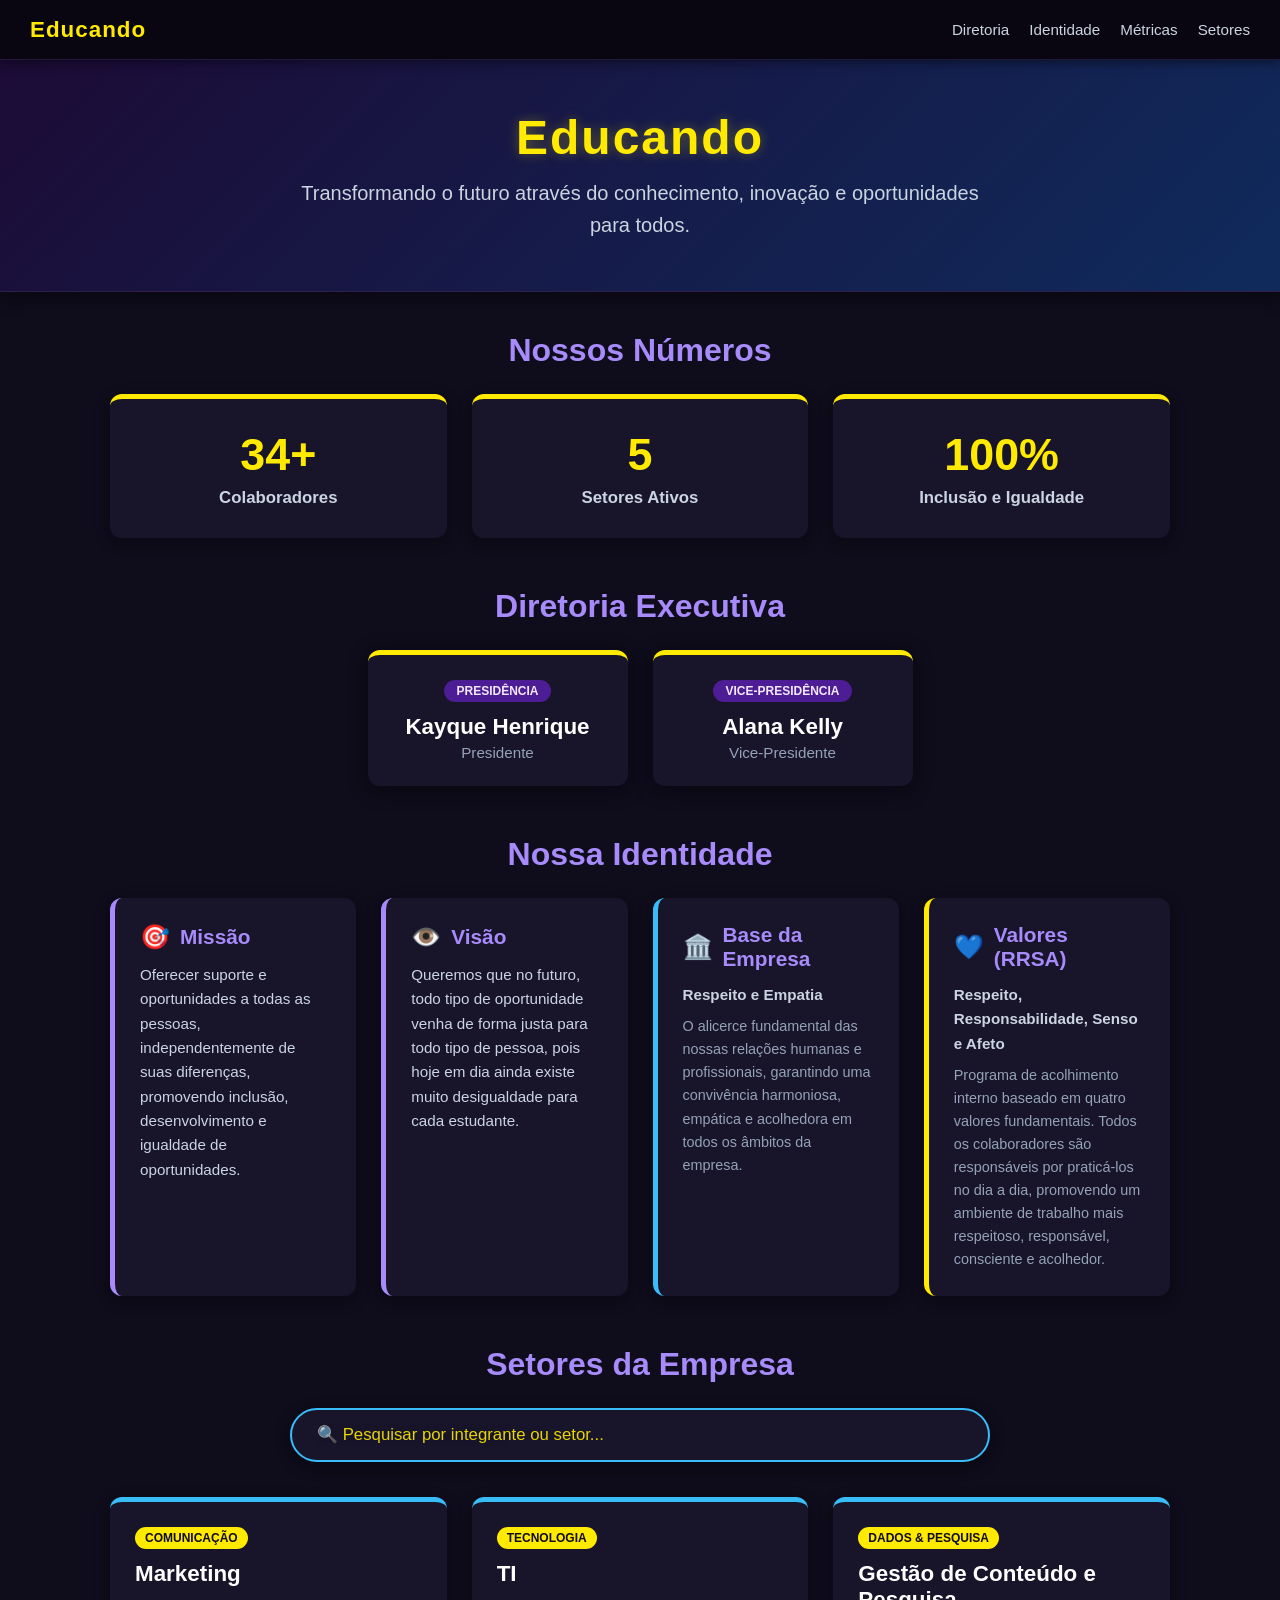
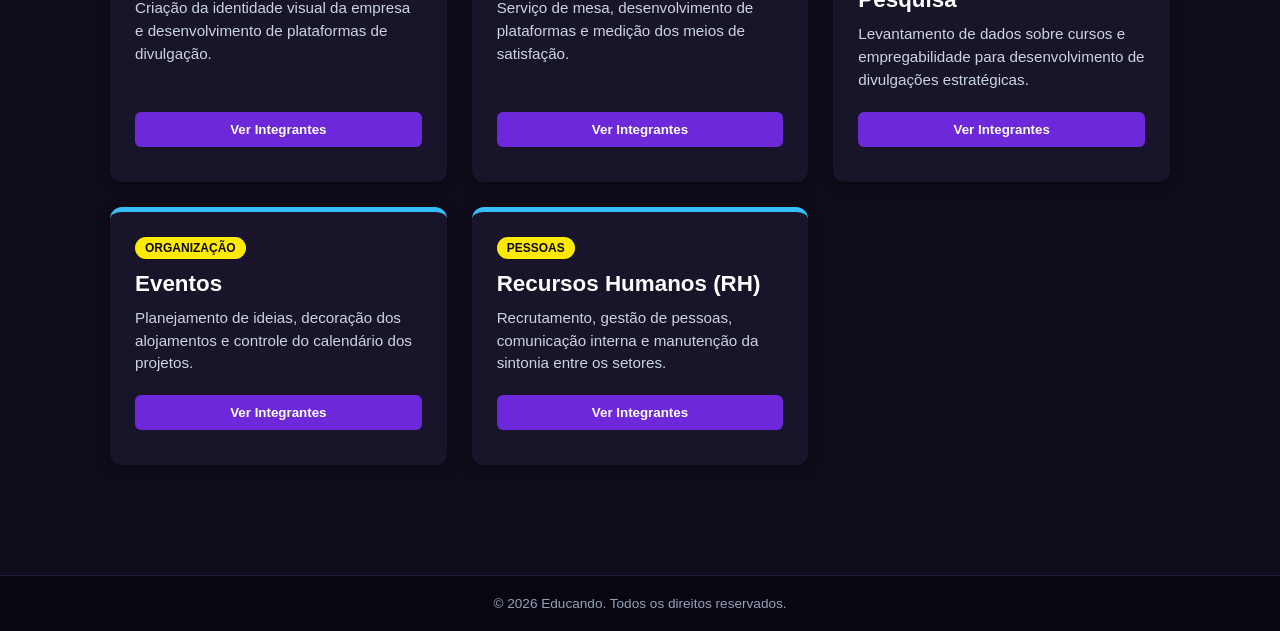
==== index.html @ 2992685c "Atualização" ====
<!DOCTYPE html>
<html lang="pt-BR">
<head>
    <meta charset="UTF-8">
    <meta name="viewport" content="width=device-width, initial-scale=1.0">
    <title>Educando - Nossos Setores</title>
    <link rel="stylesheet" href="style.css">
</head>
<body>

    <!-- BARRA DE NAVEGAÇÃO -->
    <nav class="navbar">
        <div class="nav-logo">Educando</div>
        <ul class="nav-links">
            <li><a href="#diretoria">Diretoria</a></li>
            <li><a href="#identidade">Identidade</a></li>
            <li><a href="#metricas">Métricas</a></li>
            <li><a href="#setores">Setores</a></li>
        </ul>
    </nav>

    <header id="inicio">
        <div class="logo">Educando</div>
        <p class="slogan">Transformando o futuro através do conhecimento, inovação e oportunidades para todos.</p>
    </header>

    <main class="container">

        <!-- PAINEL DE MÉTRICAS -->
        <section id="metricas" class="secao-metricas">
            <h2>Nossos Números</h2>
            <div class="grid-metricas">
                <div class="card-metrica">
                    <span class="numero-metrica">34+</span>
                    <span class="label-metrica">Colaboradores</span>
                </div>
                <div class="card-metrica">
                    <span class="numero-metrica">5</span>
                    <span class="label-metrica">Setores Ativos</span>
                </div>
                <div class="card-metrica">
                    <span class="numero-metrica">100%</span>
                    <span class="label-metrica">Inclusão e Igualdade</span>
                </div>
            </div>
        </section>

        <!-- SEÇÃO DE DIRETORIA EXECUTIVA -->
        <section id="diretoria" class="secao-lideranca">
            <h2>Diretoria Executiva</h2>
            <div class="grid-liderança">
                <div class="card-lider">
                    <span class="cargo-badge">Presidência</span>
                    <h3>Kayque Henrique</h3>
                    <p>Presidente</p>
                </div>
                <div class="card-lider">
                    <span class="cargo-badge">Vice-Presidência</span>
                    <h3>Alana Kelly</h3>
                    <p>Vice-Presidente</p>
                </div>
            </div>
        </section>

        <!-- SEÇÃO MISSÃO, VISÃO, BASE E VALORES -->
        <section id="identidade" class="secao-institucional">
            <h2>Nossa Identidade</h2>
            <div class="grid-institucional">
                
                <div class="card-institucional">
                    <div class="icon-titulo">
                        <span class="icone">🎯</span>
                        <h3>Missão</h3>
                    </div>
                    <p>Oferecer suporte e oportunidades a todas as pessoas, independentemente de suas diferenças, promovendo inclusão, desenvolvimento e igualdade de oportunidades.</p>
                </div>

                <div class="card-institucional">
                    <div class="icon-titulo">
                        <span class="icone">👁️</span>
                        <h3>Visão</h3>
                    </div>
                    <p>Queremos que no futuro, todo tipo de oportunidade venha de forma justa para todo tipo de pessoa, pois hoje em dia ainda existe muito desigualdade para cada estudante.</p>
                </div>

                <div class="card-institucional card-base">
                    <div class="icon-titulo">
                        <span class="icone">🏛️</span>
                        <h3>Base da Empresa</h3>
                    </div>
                    <p><strong>Respeito e Empatia</strong></p>
                    <p class="descricao-valores">O alicerce fundamental das nossas relações humanas e profissionais, garantindo uma convivência harmoniosa, empática e acolhedora em todos os âmbitos da empresa.</p>
                </div>

                <div class="card-institucional card-valores">
                    <div class="icon-titulo">
                        <span class="icone">💙</span>
                        <h3>Valores (RRSA)</h3>
                    </div>
                    <p><strong>Respeito, Responsabilidade, Senso e Afeto</strong></p>
                    <p class="descricao-valores">Programa de acolhimento interno baseado em quatro valores fundamentais. Todos os colaboradores são responsáveis por praticá-los no dia a dia, promovendo um ambiente de trabalho mais respeitoso, responsável, consciente e acolhedor.</p>
                </div>

            </div>
        </section>

        <!-- SEÇÃO DOS SETORES E BUSCA -->
        <section id="setores" class="secao-setores">
            <h2>Setores da Empresa</h2>

            <!-- BUSCA DE INTEGRANTES -->
            <div class="busca-container">
                <input type="text" id="inputBusca" placeholder="🔍 Pesquisar por integrante ou setor...">
            </div>

            <div class="grid-setores">
                
                <!-- Setor Marketing -->
                <div class="card-setor">
                    <span class="badge">Comunicação</span>
                    <h3>Marketing</h3>
                    <p>Criação da identidade visual da empresa e desenvolvimento de plataformas de divulgação.</p>
                    
                    <button class="btn-toggle">Ver Integrantes</button>
                    <div class="integrantes escondido">
                        <strong>Integrantes:</strong>
                        <ul>
                            <li><strong>Gestora:</strong> Bruna Aimy</li>
                            <li>Julia Alves</li>
                            <li>Julia Novaes</li>
                            <li>Victória Sampaio</li>
                            <li>Jonathan Soares</li>
                            <li>Otávio Rodrigues</li>
                            <li>Juliana De Souza</li>
                            <li>Mayara Zettler</li>
                        </ul>
                    </div>
                </div>

                <!-- Setor TI -->
                <div class="card-setor">
                    <span class="badge">Tecnologia</span>
                    <h3>TI</h3>
                    <p>Serviço de mesa, desenvolvimento de plataformas e medição dos meios de satisfação.</p>
                    
                    <button class="btn-toggle">Ver Integrantes</button>
                    <div class="integrantes escondido">
                        <strong>Integrantes:</strong>
                        <ul>
                            <li><strong>Gestor:</strong> João Gabriel</li>
                            <li>Anderson Reis</li>
                            <li>Yago Porcino</li>
                            <li>Pedro Leal</li>
                            <li>Arthur Gonçalves</li>
                            <li>Vitor Gabriel</li>
                            <li>Augusto Gimenes</li>
                            <li>João Victor</li>
                        </ul>                         [base64]
                    </div>
                </div>

                <!-- Setor Gestão de Conteúdo -->
                <div class="card-setor">
                    <span class="badge">Dados & Pesquisa</span>
                    <h3>Gestão de Conteúdo e Pesquisa</h3>
                    <p>Levantamento de dados sobre cursos e empregabilidade para desenvolvimento de divulgações estratégicas.</p>
                    
                    <button class="btn-toggle">Ver Integrantes</button>
                    <div class="integrantes escondido">
                        <strong>Integrantes:</strong>
                        <ul>
                            <li><strong>Gestor:</strong> Pedro Nascimento</li>
                            <li>Mirela Nascimento</li>
                            <li>Thamiris Santos </li>
                            <li>Maria Fernanda</li>
                            <li>Nicolas Lira</li>
                            <li>Livia Magalhães</li>
                        </ul>
                    </div>
                </div>

                <!-- Setor Eventos -->
                <div class="card-setor">
                    <span class="badge">Organização</span>
                    <h3>Eventos</h3>
                    <p>Planejamento de ideias, decoração dos alojamentos e controle do calendário dos projetos.</p>
                    
                    <button class="btn-toggle">Ver Integrantes</button>
                    <div class="integrantes escondido">
                        <strong>Integrantes:</strong>
                        <ul>
                            <li><strong>Gestor:</strong> Matheus Zimiano</li>
                            <li>Carlos Eduardo</li>
                            <li>Ana Beatriz</li>
                            <li>Isabela Rocha</li>
                            <li>Giovanna Ishiba</li>
                            <li>Tainah Mendes</li>
                        </ul>
                    </div>
                </div>

                <!-- Setor RH -->
                <div class="card-setor">
                    <span class="badge">Pessoas</span>
                    <h3>Recursos Humanos (RH)</h3>
                    <p>Recrutamento, gestão de pessoas, comunicação interna e manutenção da sintonia entre os setores.</p>
                    
                    <button class="btn-toggle">Ver Integrantes</button>
                    <div class="integrantes escondido">
                        <strong>Integrantes:</strong>
                        <ul>
                            <li><strong>Gestora:</strong> Grazieli Oliveira</li>
                            <li>Augusto Cesar</li>
                            <li>Ana Clara</li>
                            <li>Emily Fenuchi</li>
                            <li>Esther Salgueiro</li>
                            <li>Nicole Souza</li>
                            <li>Vitória Carolina </li>
                        </ul>
                    </div>
                </div>

            </div>
        </section>
    </main>

    <footer>
        <p>&copy; 2026 Educando. Todos os direitos reservados.</p>
    </footer>

    <script src="script.js"></script>
</body>
</html>
---- style.css ----
* {
    box-sizing: border-box;
    margin: 0;
    padding: 0;
}

html {
    scroll-behavior: smooth;
}

body {
    font-family: 'Segoe UI', Tahoma, Geneva, Verdana, sans-serif;
    background-color: #0f0c1b;
    color: #e2e8f0;
    display: flex;
    flex-direction: column;
    min-height: 100vh;
    padding-top: 60px;
}

/* Navbar Fixa */
.navbar {
    position: fixed;
    top: 0;
    left: 0;
    width: 100%;
    height: 60px;
    background-color: #090611;
    display: flex;
    justify-content: space-between;
    align-items: center;
    padding: 0 30px;
    box-shadow: 0 2px 10px rgba(0, 0, 0, 0.5);
    z-index: 1000;
    border-bottom: 1px solid #1f1a3a;
}

.nav-logo {
    color: #ffea00;
    font-size: 1.4rem;
    font-weight: 800;
    letter-spacing: 1px;
}

.nav-links {
    display: flex;
    list-style: none;
    gap: 20px;
}

.nav-links a {
    color: #cbd5e1;
    text-decoration: none;
    font-size: 0.95rem;
    font-weight: 500;
    transition: color 0.2s ease;
}

.nav-links a:hover {
    color: #ffea00;
}

/* Cabeçalho */
header {
    background: linear-gradient(135deg, #1c0b36, #0f2b5c);
    color: white;
    text-align: center;
    padding: 50px 20px;
    box-shadow: 0 4px 15px rgba(0, 0, 0, 0.5);
    border-bottom: 1px solid #2d1f4e;
}

header .logo {
    font-size: 3rem;
    font-weight: 800;
    letter-spacing: 2px;
    color: #ffea00;
    margin-bottom: 12px;
    text-shadow: 0 0 12px rgba(255, 234, 0, 0.3);
}

header .slogan {
    font-size: 1.25rem;
    max-width: 700px;
    margin: 0 auto;
    line-height: 1.6;
    font-weight: 300;
    color: #cbd5e1;
}

.container {
    max-width: 1100px;
    margin: 40px auto;
    padding: 0 20px;
    flex: 1;
}

/* Títulos Globais */
section h2 {
    text-align: center;
    color: #a78bfa;
    margin-bottom: 25px;
    font-size: 2rem;
}

/* Painel de Métricas (Cartões) */
.secao-metricas {
    margin-bottom: 50px;
}

.grid-metricas {
    display: grid;
    grid-template-columns: repeat(auto-fit, minmax(280px, 1fr));
    gap: 25px;
}

.card-metrica {
    background: #18142a;
    border-radius: 12px;
    padding: 30px 20px;
    text-align: center;
    box-shadow: 0 4px 15px rgba(0, 0, 0, 0.3);
    border-top: 5px solid #ffea00;
    transition: transform 0.2s ease;
}

.card-metrica:hover {
    transform: translateY(-4px);
}

.numero-metrica {
    display: block;
    font-size: 2.8rem;
    font-weight: 800;
    color: #ffea00;
    margin-bottom: 8px;
}

.label-metrica {
    font-size: 1.05rem;
    color: #cbd5e1;
    font-weight: 600;
}

/* Diretoria Executiva */
.secao-lideranca {
    margin-bottom: 50px;
}

.grid-liderança {
    display: flex;
    justify-content: center;
    gap: 25px;
    flex-wrap: wrap;
}

.card-lider {
    background: #18142a;
    border-radius: 12px;
    padding: 25px 35px;
    border-top: 5px solid #ffea00;
    box-shadow: 0 4px 20px rgba(0, 0, 0, 0.4);
    min-width: 260px;
    text-align: center;
    transition: transform 0.2s ease;
}

.card-lider:hover {
    transform: translateY(-4px);
}

.cargo-badge {
    background-color: #4c1d95;
    color: #f3e8ff;
    font-size: 0.75rem;
    font-weight: bold;
    padding: 4px 12px;
    border-radius: 12px;
    text-transform: uppercase;
    display: inline-block;
    margin-bottom: 12px;
}

.card-lider h3 {
    color: #ffffff;
    font-size: 1.4rem;
    margin-bottom: 4px;
}

.card-lider p {
    color: #94a3b8;
    font-size: 0.95rem;
}

/* Missão, Visão, Base e Valores */
.secao-institucional {
    margin-bottom: 50px;
}

.grid-institucional {
    display: grid;
    grid-template-columns: repeat(auto-fit, minmax(240px, 1fr));
    gap: 25px;
}

.card-institucional {
    background: #18142a;
    border-radius: 12px;
    padding: 25px;
    box-shadow: 0 4px 15px rgba(0, 0, 0, 0.3);
    border-left: 5px solid #a78bfa;
}

.card-base {
    border-left-color: #38bdf8;
}

.card-valores {
    border-left-color: #ffea00;
}

.icon-titulo {
    display: flex;
    align-items: center;
    gap: 10px;
    margin-bottom: 12px;
}

.icon-titulo .icone {
    font-size: 1.5rem;
}

.card-institucional h3 {
    color: #a78bfa;
    font-size: 1.3rem;
}

.card-institucional p {
    font-size: 0.95rem;
    line-height: 1.6;
    color: #cbd5e1;
}

.descricao-valores {
    margin-top: 8px;
    font-size: 0.9rem !important;
    color: #94a3b8 !important;
}

/* Campo de Busca */
.busca-container {
    max-width: 700px;
    margin: 0 auto 35px auto;
}

.busca-container input {
    width: 100%;
    padding: 15px 25px;
    border-radius: 30px;
    border: 2px solid #38bdf8;
    background-color: #18142a;
    color: #ffffff;
    font-size: 1.05rem;
    outline: none;
    box-shadow: 0 4px 15px rgba(0, 0, 0, 0.4);
    transition: all 0.3s ease;
}

.busca-container input::placeholder {
    color: #ffea00;
    opacity: 0.9;
}

.busca-container input:focus {
    border-color: #ffea00;
    box-shadow: 0 0 15px rgba(255, 234, 0, 0.3);
}

/* Setores */
.secao-setores {
    margin-bottom: 30px;
}

.grid-setores {
    display: grid;
    grid-template-columns: repeat(auto-fit, minmax(300px, 1fr));
    gap: 25px;
}

.card-setor {
    background: #18142a;
    border-radius: 12px;
    padding: 25px;
    border-top: 5px solid #38bdf8;
    box-shadow: 0 4px 15px rgba(0, 0, 0, 0.3);
    display: flex;
    flex-direction: column;
}

.badge {
    background-color: #ffea00;
    color: #0f0c1b;
    font-size: 0.75rem;
    font-weight: bold;
    padding: 4px 10px;
    border-radius: 12px;
    text-transform: uppercase;
    align-self: flex-start;
    margin-bottom: 12px;
}

.card-setor h3 {
    color: #ffffff;
    margin-bottom: 10px;
    font-size: 1.4rem;
}

.card-setor p {
    font-size: 0.95rem;
    line-height: 1.5;
    color: #cbd5e1;
    margin-bottom: 20px;
    flex-grow: 1;
}

/* Botão de Integrantes */
.btn-toggle {
    background-color: #6d28d9;
    color: white;
    border: none;
    padding: 10px 15px;
    border-radius: 6px;
    cursor: pointer;
    font-weight: bold;
    transition: background-color 0.2s ease;
    margin-bottom: 10px;
}

.btn-toggle:hover {
    background-color: #0284c7;
}

/* Lista de Integrantes */
.integrantes {
    background-color: #0f0c1b;
    padding: 12px 15px;
    border-radius: 8px;
    border-left: 3px solid #ffea00;
    margin-top: 10px;
}

.escondido {
    display: none;
}

.integrantes strong {
    font-size: 0.85rem;
    color: #a78bfa;
    display: block;
    margin-bottom: 6px;
}

.integrantes ul {
    list-style-type: square;
    padding-left: 18px;
    font-size: 0.9rem;
    color: #e2e8f0;
}

.integrantes li {
    margin-bottom: 4px;
}

/* Rodapé */
footer {
    background-color: #090611;
    color: #94a3b8;
    text-align: center;
    padding: 20px;
    font-size: 0.85rem;
    margin-top: 40px;
    border-top: 1px solid #1f1a3a;
}
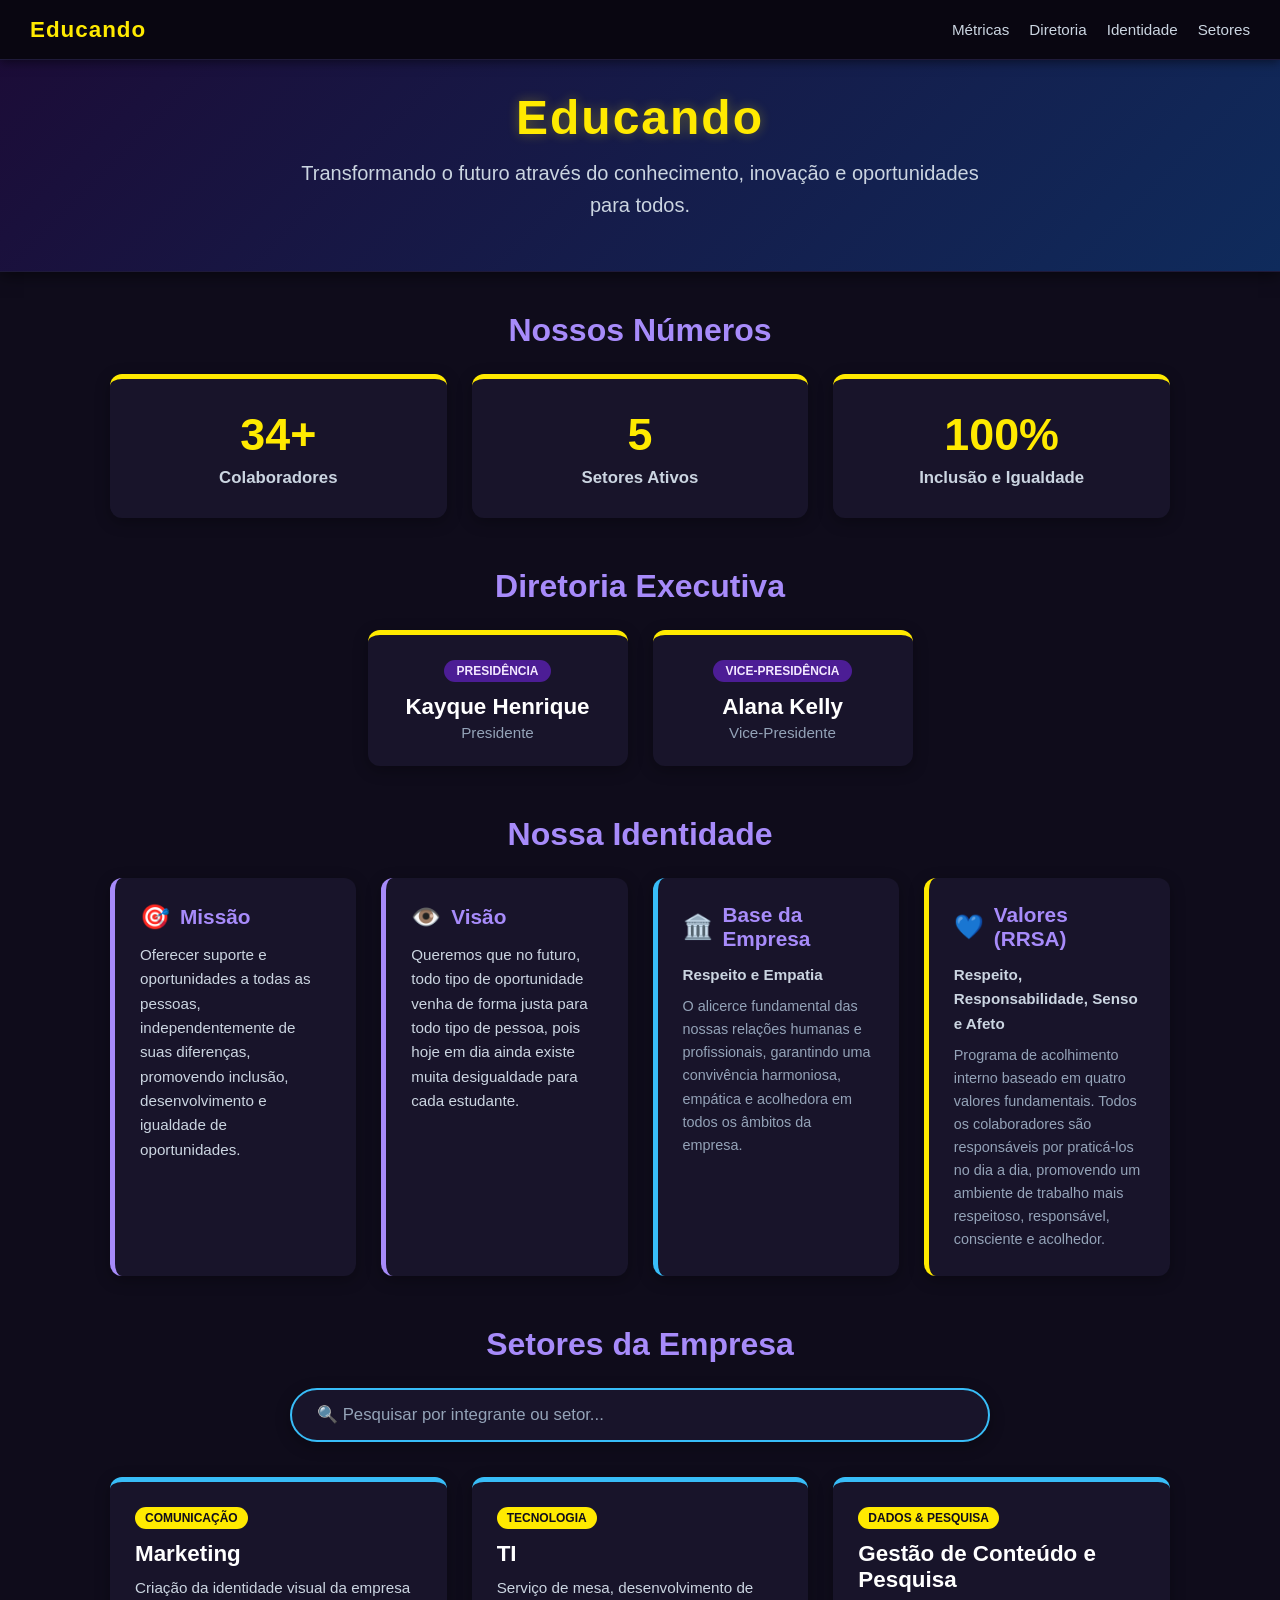
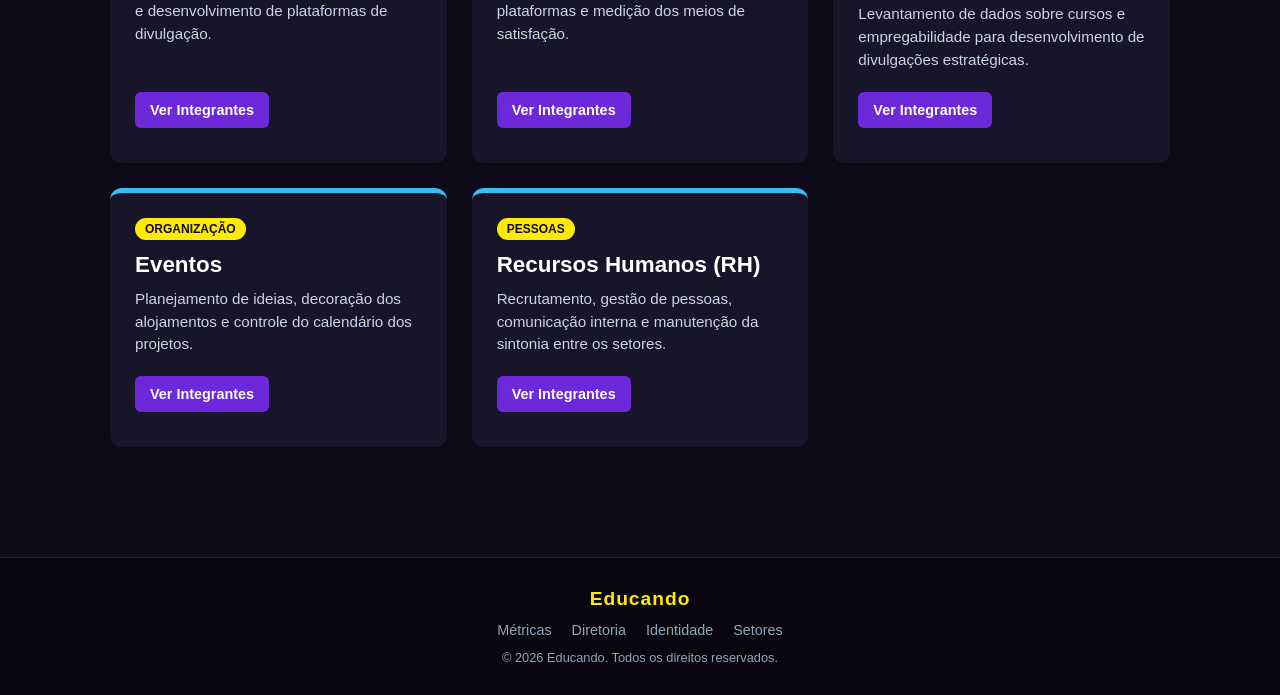
==== commit 18642385: "Código do site otimizado." ====
--- a/index.html
+++ b/index.html
@@ -3,126 +3,172 @@
 <head>
     <meta charset="UTF-8">
     <meta name="viewport" content="width=device-width, initial-scale=1.0">
-    <title>Educando - Nossos Setores</title>
+    
+    <!-- SEO -->
+    <meta name="description" content="Portal Educando — conectando jovens a oportunidades de estudo, estágio e crescimento profissional.">
+    <meta name="keywords" content="educação, vestibular, estágio, oportunidades, jovens">
+    <meta name="author" content="Educando">
+
+    <!-- Open Graph -->
+    <meta property="og:title" content="Educando | Portal de Oportunidades para Jovens">
+    <meta property="og:description" content="Conheça a equipe e os setores do portal Educando.">
+    <meta property="og:type" content="website">
+
+    <title>Educando | Portal de Oportunidades para Jovens</title>
     <link rel="stylesheet" href="style.css">
 </head>
 <body>
 
-    <!-- BARRA DE NAVEGAÇÃO -->
-    <nav class="navbar">
-        <div class="nav-logo">Educando</div>
-        <ul class="nav-links">
-            <li><a href="#diretoria">Diretoria</a></li>
-            <li><a href="#identidade">Identidade</a></li>
-            <li><a href="#metricas">Métricas</a></li>
-            <li><a href="#setores">Setores</a></li>
-        </ul>
-    </nav>
-
     <header id="inicio">
-        <div class="logo">Educando</div>
-        <p class="slogan">Transformando o futuro através do conhecimento, inovação e oportunidades para todos.</p>
+        <nav class="navbar" aria-label="Navegação principal">
+            <a href="#inicio" class="nav-logo" aria-label="Educando - Página inicial">Educando</a>
+            <ul class="nav-links">
+                <li><a href="#metricas">Métricas</a></li>
+                <li><a href="#diretoria">Diretoria</a></li>
+                <li><a href="#identidade">Identidade</a></li>
+                <li><a href="#setores">Setores</a></li>
+            </ul>
+        </nav>
+
+        <div class="hero-content">
+            <h1 class="logo">Educando</h1>
+            <p class="slogan">
+                Transformando o futuro através do conhecimento, 
+                inovação e oportunidades para todos.
+            </p>
+        </div>
     </header>
 
     <main class="container">
 
-        <!-- PAINEL DE MÉTRICAS -->
-        <section id="metricas" class="secao-metricas">
-            <h2>Nossos Números</h2>
+        <!-- MÉTRICAS -->
+        <section id="metricas" class="secao-metricas" aria-labelledby="titulo-metricas">
+            <h2 id="titulo-metricas" class="secao-titulo">Nossos Números</h2>
             <div class="grid-metricas">
+
                 <div class="card-metrica">
-                    <span class="numero-metrica">34+</span>
+                    <span class="numero-metrica" aria-label="Mais de 34 colaboradores">34+</span>
                     <span class="label-metrica">Colaboradores</span>
                 </div>
+
                 <div class="card-metrica">
-                    <span class="numero-metrica">5</span>
+                    <span class="numero-metrica" aria-label="5 setores ativos">5</span>
                     <span class="label-metrica">Setores Ativos</span>
                 </div>
+
                 <div class="card-metrica">
-                    <span class="numero-metrica">100%</span>
+                    <span class="numero-metrica" aria-label="100% de inclusão e igualdade">100%</span>
                     <span class="label-metrica">Inclusão e Igualdade</span>
                 </div>
-            </div>
-        </section>
-
-        <!-- SEÇÃO DE DIRETORIA EXECUTIVA -->
-        <section id="diretoria" class="secao-lideranca">
-            <h2>Diretoria Executiva</h2>
-            <div class="grid-liderança">
-                <div class="card-lider">
+
+            </div>
+        </section>
+
+        <!-- DIRETORIA -->
+        <section id="diretoria" class="secao-lideranca" aria-labelledby="titulo-diretoria">
+            <h2 id="titulo-diretoria" class="secao-titulo">Diretoria Executiva</h2>
+            <div class="grid-lideranca">
+
+                <article class="card-lider">
                     <span class="cargo-badge">Presidência</span>
                     <h3>Kayque Henrique</h3>
                     <p>Presidente</p>
-                </div>
-                <div class="card-lider">
+                </article>
+
+                <article class="card-lider">
                     <span class="cargo-badge">Vice-Presidência</span>
                     <h3>Alana Kelly</h3>
                     <p>Vice-Presidente</p>
-                </div>
-            </div>
-        </section>
-
-        <!-- SEÇÃO MISSÃO, VISÃO, BASE E VALORES -->
-        <section id="identidade" class="secao-institucional">
-            <h2>Nossa Identidade</h2>
+                </article>
+
+            </div>
+        </section>
+
+        <!-- IDENTIDADE -->
+        <section id="identidade" class="secao-institucional" aria-labelledby="titulo-identidade">
+            <h2 id="titulo-identidade" class="secao-titulo">Nossa Identidade</h2>
             <div class="grid-institucional">
-                
-                <div class="card-institucional">
-                    <div class="icon-titulo">
-                        <span class="icone">🎯</span>
+
+                <article class="card-institucional">
+                    <div class="icon-titulo">
+                        <span class="icone" aria-hidden="true">🎯</span>
                         <h3>Missão</h3>
                     </div>
-                    <p>Oferecer suporte e oportunidades a todas as pessoas, independentemente de suas diferenças, promovendo inclusão, desenvolvimento e igualdade de oportunidades.</p>
-                </div>
-
-                <div class="card-institucional">
-                    <div class="icon-titulo">
-                        <span class="icone">👁️</span>
+                    <p>
+                        Oferecer suporte e oportunidades a todas as pessoas, 
+                        independentemente de suas diferenças, promovendo inclusão, 
+                        desenvolvimento e igualdade de oportunidades.
+                    </p>
+                </article>
+
+                <article class="card-institucional">
+                    <div class="icon-titulo">
+                        <span class="icone" aria-hidden="true">👁️</span>
                         <h3>Visão</h3>
                     </div>
-                    <p>Queremos que no futuro, todo tipo de oportunidade venha de forma justa para todo tipo de pessoa, pois hoje em dia ainda existe muito desigualdade para cada estudante.</p>
-                </div>
-
-                <div class="card-institucional card-base">
-                    <div class="icon-titulo">
-                        <span class="icone">🏛️</span>
+                    <p>
+                        Queremos que no futuro, todo tipo de oportunidade venha de 
+                        forma justa para todo tipo de pessoa, pois hoje em dia ainda 
+                        existe muita desigualdade para cada estudante.
+                    </p>
+                </article>
+
+                <article class="card-institucional card-base">
+                    <div class="icon-titulo">
+                        <span class="icone" aria-hidden="true">🏛️</span>
                         <h3>Base da Empresa</h3>
                     </div>
                     <p><strong>Respeito e Empatia</strong></p>
-                    <p class="descricao-valores">O alicerce fundamental das nossas relações humanas e profissionais, garantindo uma convivência harmoniosa, empática e acolhedora em todos os âmbitos da empresa.</p>
-                </div>
-
-                <div class="card-institucional card-valores">
-                    <div class="icon-titulo">
-                        <span class="icone">💙</span>
+                    <p class="descricao-valores">
+                        O alicerce fundamental das nossas relações humanas e profissionais, 
+                        garantindo uma convivência harmoniosa, empática e acolhedora em 
+                        todos os âmbitos da empresa.
+                    </p>
+                </article>
+
+                <article class="card-institucional card-valores">
+                    <div class="icon-titulo">
+                        <span class="icone" aria-hidden="true">💙</span>
                         <h3>Valores (RRSA)</h3>
                     </div>
                     <p><strong>Respeito, Responsabilidade, Senso e Afeto</strong></p>
-                    <p class="descricao-valores">Programa de acolhimento interno baseado em quatro valores fundamentais. Todos os colaboradores são responsáveis por praticá-los no dia a dia, promovendo um ambiente de trabalho mais respeitoso, responsável, consciente e acolhedor.</p>
-                </div>
-
-            </div>
-        </section>
-
-        <!-- SEÇÃO DOS SETORES E BUSCA -->
-        <section id="setores" class="secao-setores">
-            <h2>Setores da Empresa</h2>
-
-            <!-- BUSCA DE INTEGRANTES -->
+                    <p class="descricao-valores">
+                        Programa de acolhimento interno baseado em quatro valores 
+                        fundamentais. Todos os colaboradores são responsáveis por 
+                        praticá-los no dia a dia, promovendo um ambiente de trabalho 
+                        mais respeitoso, responsável, consciente e acolhedor.
+                    </p>
+                </article>
+
+            </div>
+        </section>
+
+        <!-- SETORES -->
+        <section id="setores" class="secao-setores" aria-labelledby="titulo-setores">
+            <h2 id="titulo-setores" class="secao-titulo">Setores da Empresa</h2>
+
             <div class="busca-container">
-                <input type="text" id="inputBusca" placeholder="🔍 Pesquisar por integrante ou setor...">
+                <label for="inputBusca" class="sr-only">Pesquisar integrante ou setor</label>
+                <input
+                    type="search"
+                    id="inputBusca"
+                    placeholder="🔍 Pesquisar por integrante ou setor..."
+                    aria-label="Pesquisar integrantes ou setores"
+                    autocomplete="off"
+                >
             </div>
 
             <div class="grid-setores">
-                
-                <!-- Setor Marketing -->
-                <div class="card-setor">
+
+                <!-- Marketing -->
+                <article class="card-setor" aria-label="Setor de Marketing">
                     <span class="badge">Comunicação</span>
                     <h3>Marketing</h3>
                     <p>Criação da identidade visual da empresa e desenvolvimento de plataformas de divulgação.</p>
-                    
-                    <button class="btn-toggle">Ver Integrantes</button>
-                    <div class="integrantes escondido">
+                    <button class="btn-toggle" aria-expanded="false" aria-controls="integrantes-marketing">
+                        Ver Integrantes
+                    </button>
+                    <div class="integrantes" id="integrantes-marketing">
                         <strong>Integrantes:</strong>
                         <ul>
                             <li><strong>Gestora:</strong> Bruna Aimy</li>
@@ -135,16 +181,17 @@
                             <li>Mayara Zettler</li>
                         </ul>
                     </div>
-                </div>
-
-                <!-- Setor TI -->
-                <div class="card-setor">
+                </article>
+
+                <!-- TI -->
+                <article class="card-setor" aria-label="Setor de TI">
                     <span class="badge">Tecnologia</span>
                     <h3>TI</h3>
                     <p>Serviço de mesa, desenvolvimento de plataformas e medição dos meios de satisfação.</p>
-                    
-                    <button class="btn-toggle">Ver Integrantes</button>
-                    <div class="integrantes escondido">
+                    <button class="btn-toggle" aria-expanded="false" aria-controls="integrantes-ti">
+                        Ver Integrantes
+                    </button>
+                    <div class="integrantes" id="integrantes-ti">
                         <strong>Integrantes:</strong>
                         <ul>
                             <li><strong>Gestor:</strong> João Gabriel</li>
@@ -155,38 +202,40 @@
                             <li>Vitor Gabriel</li>
                             <li>Augusto Gimenes</li>
                             <li>João Victor</li>
-                        </ul>                         [base64]
-                    </div>
-                </div>
-
-                <!-- Setor Gestão de Conteúdo -->
-                <div class="card-setor">
+                        </ul>
+                    </div>
+                </article>
+
+                <!-- Gestão de Conteúdo -->
+                <article class="card-setor" aria-label="Setor de Gestão de Conteúdo e Pesquisa">
                     <span class="badge">Dados & Pesquisa</span>
                     <h3>Gestão de Conteúdo e Pesquisa</h3>
                     <p>Levantamento de dados sobre cursos e empregabilidade para desenvolvimento de divulgações estratégicas.</p>
-                    
-                    <button class="btn-toggle">Ver Integrantes</button>
-                    <div class="integrantes escondido">
+                    <button class="btn-toggle" aria-expanded="false" aria-controls="integrantes-conteudo">
+                        Ver Integrantes
+                    </button>
+                    <div class="integrantes" id="integrantes-conteudo">
                         <strong>Integrantes:</strong>
                         <ul>
                             <li><strong>Gestor:</strong> Pedro Nascimento</li>
                             <li>Mirela Nascimento</li>
-                            <li>Thamiris Santos </li>
+                            <li>Thamiris Santos</li>
                             <li>Maria Fernanda</li>
                             <li>Nicolas Lira</li>
                             <li>Livia Magalhães</li>
                         </ul>
                     </div>
-                </div>
-
-                <!-- Setor Eventos -->
-                <div class="card-setor">
+                </article>
+
+                <!-- Eventos -->
+                <article class="card-setor" aria-label="Setor de Eventos">
                     <span class="badge">Organização</span>
                     <h3>Eventos</h3>
                     <p>Planejamento de ideias, decoração dos alojamentos e controle do calendário dos projetos.</p>
-                    
-                    <button class="btn-toggle">Ver Integrantes</button>
-                    <div class="integrantes escondido">
+                    <button class="btn-toggle" aria-expanded="false" aria-controls="integrantes-eventos">
+                        Ver Integrantes
+                    </button>
+                    <div class="integrantes" id="integrantes-eventos">
                         <strong>Integrantes:</strong>
                         <ul>
                             <li><strong>Gestor:</strong> Matheus Zimiano</li>
@@ -197,16 +246,17 @@
                             <li>Tainah Mendes</li>
                         </ul>
                     </div>
-                </div>
-
-                <!-- Setor RH -->
-                <div class="card-setor">
+                </article>
+
+                <!-- RH -->
+                <article class="card-setor" aria-label="Setor de Recursos Humanos">
                     <span class="badge">Pessoas</span>
                     <h3>Recursos Humanos (RH)</h3>
                     <p>Recrutamento, gestão de pessoas, comunicação interna e manutenção da sintonia entre os setores.</p>
-                    
-                    <button class="btn-toggle">Ver Integrantes</button>
-                    <div class="integrantes escondido">
+                    <button class="btn-toggle" aria-expanded="false" aria-controls="integrantes-rh">
+                        Ver Integrantes
+                    </button>
+                    <div class="integrantes" id="integrantes-rh">
                         <strong>Integrantes:</strong>
                         <ul>
                             <li><strong>Gestora:</strong> Grazieli Oliveira</li>
@@ -215,17 +265,27 @@
                             <li>Emily Fenuchi</li>
                             <li>Esther Salgueiro</li>
                             <li>Nicole Souza</li>
-                            <li>Vitória Carolina </li>
-                        </ul>
-                    </div>
-                </div>
+                            <li>Vitória Carolina</li>
+                        </ul>
+                    </div>
+                </article>
 
             </div>
         </section>
     </main>
 
+    <!-- RODAPÉ -->
     <footer>
-        <p>&copy; 2026 Educando. Todos os direitos reservados.</p>
+        <div class="footer-content">
+            <p class="footer-brand">Educando</p>
+            <nav aria-label="Links do rodapé">
+                <a href="#metricas">Métricas</a>
+                <a href="#diretoria">Diretoria</a>
+                <a href="#identidade">Identidade</a>
+                <a href="#setores">Setores</a>
+            </nav>
+            <p class="footer-copy">&copy; 2026 Educando. Todos os direitos reservados.</p>
+        </div>
     </footer>
 
     <script src="script.js"></script>
--- a/style.css
+++ b/style.css
@@ -1,4 +1,50 @@
-* {
+/* ══════════════════════════════════════════════════════════════
+   VARIÁVEIS GLOBAIS
+══════════════════════════════════════════════════════════════ */
+:root {
+    /* Cores de fundo */
+    --cor-fundo:            #0f0c1b;
+    --cor-fundo-nav:        #090611;
+    --cor-card:             #18142a;
+    --cor-borda-sutil:      #1f1a3a;
+
+    /* Cores de destaque */
+    --cor-amarelo:          #ffea00;
+    --cor-roxo:             #a78bfa;
+    --cor-roxo-escuro:      #6d28d9;
+    --cor-roxo-badge:       #4c1d95;
+    --cor-azul:             #38bdf8;
+    --cor-azul-escuro:      #0284c7;
+
+    /* Cores de texto */
+    --texto-primario:       #e2e8f0;
+    --texto-secundario:     #cbd5e1;
+    --texto-muted:          #94a3b8;
+
+    /* Sombras */
+    --sombra-card:          0 4px 15px rgba(0, 0, 0, 0.3);
+    --sombra-card-hover:    0 8px 25px rgba(0, 0, 0, 0.5);
+    --sombra-nav:           0 2px 10px rgba(0, 0, 0, 0.5);
+
+    /* Bordas */
+    --radius-card:          12px;
+    --radius-badge:         12px;
+    --radius-btn:           6px;
+
+    /* Tipografia */
+    --fonte-base: 'Segoe UI', Tahoma, Geneva, Verdana, sans-serif;
+
+    /* Transições */
+    --transicao-padrao:     0.2s ease;
+    --transicao-suave:      0.35s ease;
+}
+
+/* ══════════════════════════════════════════════════════════════
+   RESET E BASE
+══════════════════════════════════════════════════════════════ */
+*,
+*::before,
+*::after {
     box-sizing: border-box;
     margin: 0;
     padding: 0;
@@ -9,37 +55,73 @@
 }
 
 body {
-    font-family: 'Segoe UI', Tahoma, Geneva, Verdana, sans-serif;
-    background-color: #0f0c1b;
-    color: #e2e8f0;
+    font-family: var(--fonte-base);
+    background-color: var(--cor-fundo);
+    color: var(--texto-primario);
     display: flex;
     flex-direction: column;
     min-height: 100vh;
-    padding-top: 60px;
-}
-
-/* Navbar Fixa */
+}
+
+/* ══════════════════════════════════════════════════════════════
+   ACESSIBILIDADE — CLASSE SR-ONLY
+   Visível apenas para leitores de tela
+══════════════════════════════════════════════════════════════ */
+.sr-only {
+    position: absolute;
+    width: 1px;
+    height: 1px;
+    padding: 0;
+    margin: -1px;
+    overflow: hidden;
+    clip: rect(0, 0, 0, 0);
+    white-space: nowrap;
+    border: 0;
+}
+
+/* ══════════════════════════════════════════════════════════════
+   HEADER E NAVBAR
+══════════════════════════════════════════════════════════════ */
+header {
+    background: linear-gradient(135deg, #1c0b36, #0f2b5c);
+    border-bottom: 1px solid var(--cor-borda-sutil);
+    box-shadow: 0 4px 15px rgba(0, 0, 0, 0.5);
+}
+
+/* Navbar fixa dentro do header */
 .navbar {
     position: fixed;
     top: 0;
     left: 0;
     width: 100%;
     height: 60px;
-    background-color: #090611;
+    background-color: var(--cor-fundo-nav);
     display: flex;
     justify-content: space-between;
     align-items: center;
     padding: 0 30px;
-    box-shadow: 0 2px 10px rgba(0, 0, 0, 0.5);
+    box-shadow: var(--sombra-nav);
+    border-bottom: 1px solid var(--cor-borda-sutil);
     z-index: 1000;
-    border-bottom: 1px solid #1f1a3a;
 }
 
 .nav-logo {
-    color: #ffea00;
+    color: var(--cor-amarelo);
     font-size: 1.4rem;
     font-weight: 800;
     letter-spacing: 1px;
+    text-decoration: none;
+    transition: opacity var(--transicao-padrao);
+}
+
+.nav-logo:hover {
+    opacity: 0.85;
+}
+
+.nav-logo:focus-visible {
+    outline: 2px solid var(--cor-amarelo);
+    outline-offset: 4px;
+    border-radius: 4px;
 }
 
 .nav-links {
@@ -49,61 +131,93 @@
 }
 
 .nav-links a {
-    color: #cbd5e1;
+    color: var(--texto-secundario);
     text-decoration: none;
     font-size: 0.95rem;
     font-weight: 500;
-    transition: color 0.2s ease;
+    transition: color var(--transicao-padrao);
 }
 
 .nav-links a:hover {
-    color: #ffea00;
-}
-
-/* Cabeçalho */
-header {
-    background: linear-gradient(135deg, #1c0b36, #0f2b5c);
-    color: white;
+    color: var(--cor-amarelo);
+}
+
+.nav-links a:focus-visible {
+    outline: 2px solid var(--cor-amarelo);
+    outline-offset: 4px;
+    border-radius: 4px;
+}
+
+/* Hero — conteúdo do header abaixo da navbar */
+.hero-content {
     text-align: center;
-    padding: 50px 20px;
-    box-shadow: 0 4px 15px rgba(0, 0, 0, 0.5);
-    border-bottom: 1px solid #2d1f4e;
-}
-
-header .logo {
+    padding: 90px 20px 50px; /* 90px para compensar navbar fixa */
+}
+
+.hero-content .logo {
     font-size: 3rem;
     font-weight: 800;
     letter-spacing: 2px;
-    color: #ffea00;
+    color: var(--cor-amarelo);
     margin-bottom: 12px;
     text-shadow: 0 0 12px rgba(255, 234, 0, 0.3);
 }
 
-header .slogan {
+.hero-content .slogan {
     font-size: 1.25rem;
     max-width: 700px;
     margin: 0 auto;
     line-height: 1.6;
     font-weight: 300;
-    color: #cbd5e1;
-}
-
+    color: var(--texto-secundario);
+}
+
+/* ══════════════════════════════════════════════════════════════
+   CONTAINER PRINCIPAL
+══════════════════════════════════════════════════════════════ */
 .container {
     max-width: 1100px;
+    width: 100%;
     margin: 40px auto;
     padding: 0 20px;
     flex: 1;
 }
 
-/* Títulos Globais */
-section h2 {
+/* ══════════════════════════════════════════════════════════════
+   TÍTULOS DE SEÇÃO
+══════════════════════════════════════════════════════════════ */
+.secao-titulo {
     text-align: center;
-    color: #a78bfa;
+    color: var(--cor-roxo);
     margin-bottom: 25px;
     font-size: 2rem;
 }
 
-/* Painel de Métricas (Cartões) */
+/* ══════════════════════════════════════════════════════════════
+   CARDS — ESTILOS COMPARTILHADOS
+══════════════════════════════════════════════════════════════ */
+.card-metrica,
+.card-lider,
+.card-institucional,
+.card-setor {
+    background: var(--cor-card);
+    border-radius: var(--radius-card);
+    box-shadow: var(--sombra-card);
+    transition: transform var(--transicao-padrao),
+                box-shadow var(--transicao-padrao);
+}
+
+.card-metrica:hover,
+.card-lider:hover,
+.card-institucional:hover,
+.card-setor:hover {
+    transform: translateY(-4px);
+    box-shadow: var(--sombra-card-hover);
+}
+
+/* ══════════════════════════════════════════════════════════════
+   SEÇÃO — MÉTRICAS
+══════════════════════════════════════════════════════════════ */
 .secao-metricas {
     margin-bottom: 50px;
 }
@@ -115,39 +229,34 @@
 }
 
 .card-metrica {
-    background: #18142a;
-    border-radius: 12px;
     padding: 30px 20px;
     text-align: center;
-    box-shadow: 0 4px 15px rgba(0, 0, 0, 0.3);
-    border-top: 5px solid #ffea00;
-    transition: transform 0.2s ease;
-}
-
-.card-metrica:hover {
-    transform: translateY(-4px);
+    border-top: 5px solid var(--cor-amarelo);
 }
 
 .numero-metrica {
     display: block;
     font-size: 2.8rem;
     font-weight: 800;
-    color: #ffea00;
+    color: var(--cor-amarelo);
     margin-bottom: 8px;
 }
 
 .label-metrica {
     font-size: 1.05rem;
-    color: #cbd5e1;
+    color: var(--texto-secundario);
     font-weight: 600;
 }
 
-/* Diretoria Executiva */
+/* ══════════════════════════════════════════════════════════════
+   SEÇÃO — DIRETORIA
+══════════════════════════════════════════════════════════════ */
 .secao-lideranca {
     margin-bottom: 50px;
 }
 
-.grid-liderança {
+/* Corrigido: removido acento da classe */
+.grid-lideranca {
     display: flex;
     justify-content: center;
     gap: 25px;
@@ -155,27 +264,19 @@
 }
 
 .card-lider {
-    background: #18142a;
-    border-radius: 12px;
     padding: 25px 35px;
-    border-top: 5px solid #ffea00;
-    box-shadow: 0 4px 20px rgba(0, 0, 0, 0.4);
+    border-top: 5px solid var(--cor-amarelo);
     min-width: 260px;
     text-align: center;
-    transition: transform 0.2s ease;
-}
-
-.card-lider:hover {
-    transform: translateY(-4px);
 }
 
 .cargo-badge {
-    background-color: #4c1d95;
+    background-color: var(--cor-roxo-badge);
     color: #f3e8ff;
     font-size: 0.75rem;
     font-weight: bold;
     padding: 4px 12px;
-    border-radius: 12px;
+    border-radius: var(--radius-badge);
     text-transform: uppercase;
     display: inline-block;
     margin-bottom: 12px;
@@ -188,11 +289,13 @@
 }
 
 .card-lider p {
-    color: #94a3b8;
+    color: var(--texto-muted);
     font-size: 0.95rem;
 }
 
-/* Missão, Visão, Base e Valores */
+/* ══════════════════════════════════════════════════════════════
+   SEÇÃO — IDENTIDADE INSTITUCIONAL
+══════════════════════════════════════════════════════════════ */
 .secao-institucional {
     margin-bottom: 50px;
 }
@@ -204,19 +307,17 @@
 }
 
 .card-institucional {
-    background: #18142a;
-    border-radius: 12px;
     padding: 25px;
-    box-shadow: 0 4px 15px rgba(0, 0, 0, 0.3);
-    border-left: 5px solid #a78bfa;
-}
-
+    border-left: 5px solid var(--cor-roxo);
+}
+
+/* Variações de cor da borda esquerda */
 .card-base {
-    border-left-color: #38bdf8;
+    border-left-color: var(--cor-azul);
 }
 
 .card-valores {
-    border-left-color: #ffea00;
+    border-left-color: var(--cor-amarelo);
 }
 
 .icon-titulo {
@@ -231,23 +332,72 @@
 }
 
 .card-institucional h3 {
-    color: #a78bfa;
+    color: var(--cor-roxo);
     font-size: 1.3rem;
 }
 
 .card-institucional p {
     font-size: 0.95rem;
     line-height: 1.6;
-    color: #cbd5e1;
-}
-
-.descricao-valores {
+    color: var(--texto-secundario);
+}
+
+/* Corrigido: sem !important — especificidade resolvida */
+.card-institucional .descricao-valores {
     margin-top: 8px;
-    font-size: 0.9rem !important;
-    color: #94a3b8 !important;
-}
-
-/* Campo de Busca */
+    font-size: 0.9rem;
+    color: var(--texto-muted);
+}
+
+/* ══════════════════════════════════════════════════════════════
+   SEÇÃO — SETORES
+══════════════════════════════════════════════════════════════ */
+.secao-setores {
+    margin-bottom: 30px;
+}
+
+.grid-setores {
+    display: grid;
+    grid-template-columns: repeat(auto-fit, minmax(300px, 1fr));
+    gap: 25px;
+}
+
+.card-setor {
+    padding: 25px;
+    border-top: 5px solid var(--cor-azul);
+    display: flex;
+    flex-direction: column;
+}
+
+.badge {
+    background-color: var(--cor-amarelo);
+    color: var(--cor-fundo);
+    font-size: 0.75rem;
+    font-weight: bold;
+    padding: 4px 10px;
+    border-radius: var(--radius-badge);
+    text-transform: uppercase;
+    align-self: flex-start;
+    margin-bottom: 12px;
+}
+
+.card-setor h3 {
+    color: #ffffff;
+    margin-bottom: 10px;
+    font-size: 1.4rem;
+}
+
+.card-setor > p {
+    font-size: 0.95rem;
+    line-height: 1.5;
+    color: var(--texto-secundario);
+    margin-bottom: 20px;
+    flex-grow: 1;
+}
+
+/* ══════════════════════════════════════════════════════════════
+   BUSCA
+══════════════════════════════════════════════════════════════ */
 .busca-container {
     max-width: 700px;
     margin: 0 auto 35px auto;
@@ -257,105 +407,84 @@
     width: 100%;
     padding: 15px 25px;
     border-radius: 30px;
-    border: 2px solid #38bdf8;
-    background-color: #18142a;
+    border: 2px solid var(--cor-azul);
+    background-color: var(--cor-card);
     color: #ffffff;
     font-size: 1.05rem;
     outline: none;
-    box-shadow: 0 4px 15px rgba(0, 0, 0, 0.4);
-    transition: all 0.3s ease;
-}
-
+    box-shadow: var(--sombra-card);
+    transition: border-color var(--transicao-suave),
+                box-shadow var(--transicao-suave);
+}
+
+/* Corrigido: placeholder mais legível */
 .busca-container input::placeholder {
-    color: #ffea00;
-    opacity: 0.9;
+    color: var(--texto-muted);
+    opacity: 1;
 }
 
 .busca-container input:focus {
-    border-color: #ffea00;
-    box-shadow: 0 0 15px rgba(255, 234, 0, 0.3);
-}
-
-/* Setores */
-.secao-setores {
-    margin-bottom: 30px;
-}
-
-.grid-setores {
-    display: grid;
-    grid-template-columns: repeat(auto-fit, minmax(300px, 1fr));
-    gap: 25px;
-}
-
-.card-setor {
-    background: #18142a;
-    border-radius: 12px;
-    padding: 25px;
-    border-top: 5px solid #38bdf8;
-    box-shadow: 0 4px 15px rgba(0, 0, 0, 0.3);
-    display: flex;
-    flex-direction: column;
-}
-
-.badge {
-    background-color: #ffea00;
-    color: #0f0c1b;
-    font-size: 0.75rem;
-    font-weight: bold;
-    padding: 4px 10px;
-    border-radius: 12px;
-    text-transform: uppercase;
-    align-self: flex-start;
-    margin-bottom: 12px;
-}
-
-.card-setor h3 {
+    border-color: var(--cor-amarelo);
+    box-shadow: 0 0 0 3px rgba(255, 234, 0, 0.25);
+}
+
+/* Mensagem de nenhum resultado — criada pelo JS */
+.msg-sem-resultado {
+    text-align: center;
+    color: var(--texto-muted);
+    font-size: 1rem;
+    padding: 30px;
+    background: var(--cor-card);
+    border-radius: var(--radius-card);
+    border: 1px dashed var(--cor-borda-sutil);
+    margin-top: 20px;
+    display: none;
+}
+
+/* ══════════════════════════════════════════════════════════════
+   BOTÃO TOGGLE DE INTEGRANTES
+══════════════════════════════════════════════════════════════ */
+.btn-toggle {
+    background-color: var(--cor-roxo-escuro);
     color: #ffffff;
-    margin-bottom: 10px;
-    font-size: 1.4rem;
-}
-
-.card-setor p {
-    font-size: 0.95rem;
-    line-height: 1.5;
-    color: #cbd5e1;
-    margin-bottom: 20px;
-    flex-grow: 1;
-}
-
-/* Botão de Integrantes */
-.btn-toggle {
-    background-color: #6d28d9;
-    color: white;
     border: none;
     padding: 10px 15px;
-    border-radius: 6px;
+    border-radius: var(--radius-btn);
     cursor: pointer;
     font-weight: bold;
-    transition: background-color 0.2s ease;
+    font-size: 0.9rem;
     margin-bottom: 10px;
+    transition: background-color var(--transicao-padrao);
+    align-self: flex-start;
 }
 
 .btn-toggle:hover {
-    background-color: #0284c7;
-}
-
-/* Lista de Integrantes */
+    background-color: var(--cor-azul-escuro);
+}
+
+.btn-toggle:focus-visible {
+    outline: 2px solid var(--cor-amarelo);
+    outline-offset: 3px;
+}
+
+
 .integrantes {
-    background-color: #0f0c1b;
+    display: none;
     padding: 12px 15px;
+    margin-top: 10px;
+    background-color: var(--cor-fundo);
     border-radius: 8px;
-    border-left: 3px solid #ffea00;
-    margin-top: 10px;
-}
-
-.escondido {
-    display: none;
+    border-left: 3px solid var(--cor-amarelo);
+}
+
+/* ← APENAS UM bloco .aberto, com display: block */
+.integrantes.aberto {
+    display: block;
 }
 
 .integrantes strong {
     font-size: 0.85rem;
-    color: #a78bfa;
+    color: var(--cor-roxo);
     display: block;
     margin-bottom: 6px;
 }
@@ -364,20 +493,164 @@
     list-style-type: square;
     padding-left: 18px;
     font-size: 0.9rem;
-    color: #e2e8f0;
+    color: var(--texto-primario);
 }
 
 .integrantes li {
     margin-bottom: 4px;
 }
 
-/* Rodapé */
+/* ══════════════════════════════════════════════════════════════
+   RODAPÉ
+══════════════════════════════════════════════════════════════ */
 footer {
-    background-color: #090611;
-    color: #94a3b8;
+    background-color: var(--cor-fundo-nav);
+    color: var(--texto-muted);
     text-align: center;
-    padding: 20px;
+    padding: 30px 20px;
     font-size: 0.85rem;
     margin-top: 40px;
-    border-top: 1px solid #1f1a3a;
+    border-top: 1px solid var(--cor-borda-sutil);
+}
+
+.footer-content {
+    display: flex;
+    flex-direction: column;
+    align-items: center;
+    gap: 12px;
+}
+
+.footer-brand {
+    font-size: 1.2rem;
+    font-weight: 800;
+    color: var(--cor-amarelo);
+    letter-spacing: 1px;
+}
+
+footer nav {
+    display: flex;
+    gap: 20px;
+    flex-wrap: wrap;
+    justify-content: center;
+}
+
+footer nav a {
+    color: var(--texto-muted);
+    text-decoration: none;
+    font-size: 0.9rem;
+    transition: color var(--transicao-padrao);
+}
+
+footer nav a:hover {
+    color: var(--cor-amarelo);
+}
+
+footer nav a:focus-visible {
+    outline: 2px solid var(--cor-amarelo);
+    outline-offset: 3px;
+    border-radius: 4px;
+}
+
+.footer-copy {
+    font-size: 0.8rem;
+    color: var(--texto-muted);
+}
+
+/* ══════════════════════════════════════════════════════════════
+   RESPONSIVIDADE — TABLET (max 768px)
+══════════════════════════════════════════════════════════════ */
+@media (max-width: 768px) {
+    /* Navbar */
+    .navbar {
+        padding: 10px 15px;
+        height: auto;
+        flex-wrap: wrap;
+        gap: 8px;
+        justify-content: center;
+    }
+
+    .nav-links {
+        gap: 12px;
+        flex-wrap: wrap;
+        justify-content: center;
+    }
+
+    .nav-links a {
+        font-size: 0.85rem;
+    }
+
+    /* Hero */
+    .hero-content {
+        padding: 100px 20px 40px;
+    }
+
+    .hero-content .logo {
+        font-size: 2.2rem;
+    }
+
+    .hero-content .slogan {
+        font-size: 1rem;
+    }
+
+    /* Títulos */
+    .secao-titulo {
+        font-size: 1.6rem;
+    }
+
+    /* Grids em coluna única */
+    .grid-setores,
+    .grid-institucional,
+    .grid-metricas {
+        grid-template-columns: 1fr;
+    }
+
+    /* Diretoria em coluna */
+    .grid-lideranca {
+        flex-direction: column;
+        align-items: center;
+    }
+
+    .card-lider {
+        min-width: unset;
+        width: 100%;
+        max-width: 400px;
+    }
+
+    /* Métricas menores */
+    .numero-metrica {
+        font-size: 2.2rem;
+    }
+}
+
+/* ══════════════════════════════════════════════════════════════
+   RESPONSIVIDADE — MOBILE (max 480px)
+══════════════════════════════════════════════════════════════ */
+@media (max-width: 480px) {
+    .hero-content .logo {
+        font-size: 1.8rem;
+    }
+
+    .hero-content .slogan {
+        font-size: 0.95rem;
+    }
+
+    .secao-titulo {
+        font-size: 1.4rem;
+    }
+
+    .busca-container input {
+        font-size: 0.95rem;
+        padding: 12px 18px;
+    }
+
+    .card-setor h3,
+    .card-lider h3 {
+        font-size: 1.2rem;
+    }
+
+    footer nav {
+        gap: 12px;
+    }
+
+
 }
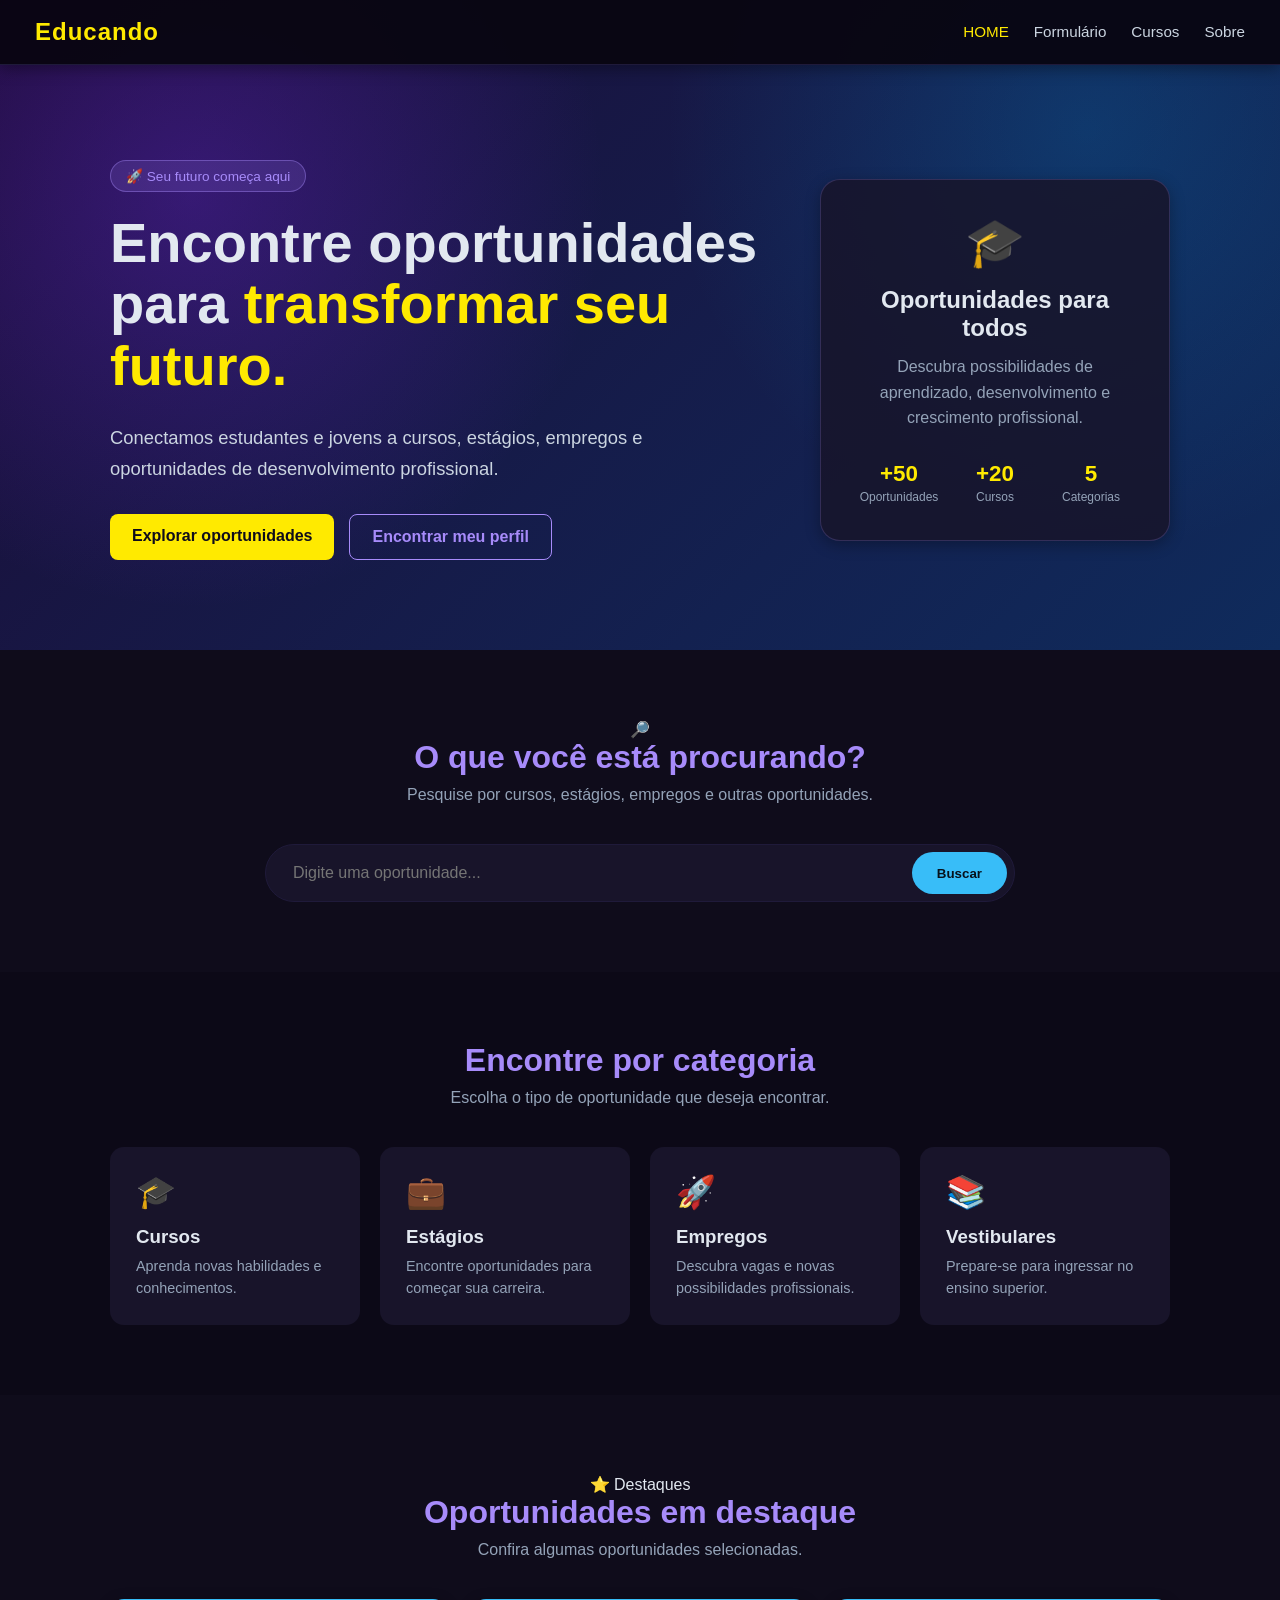
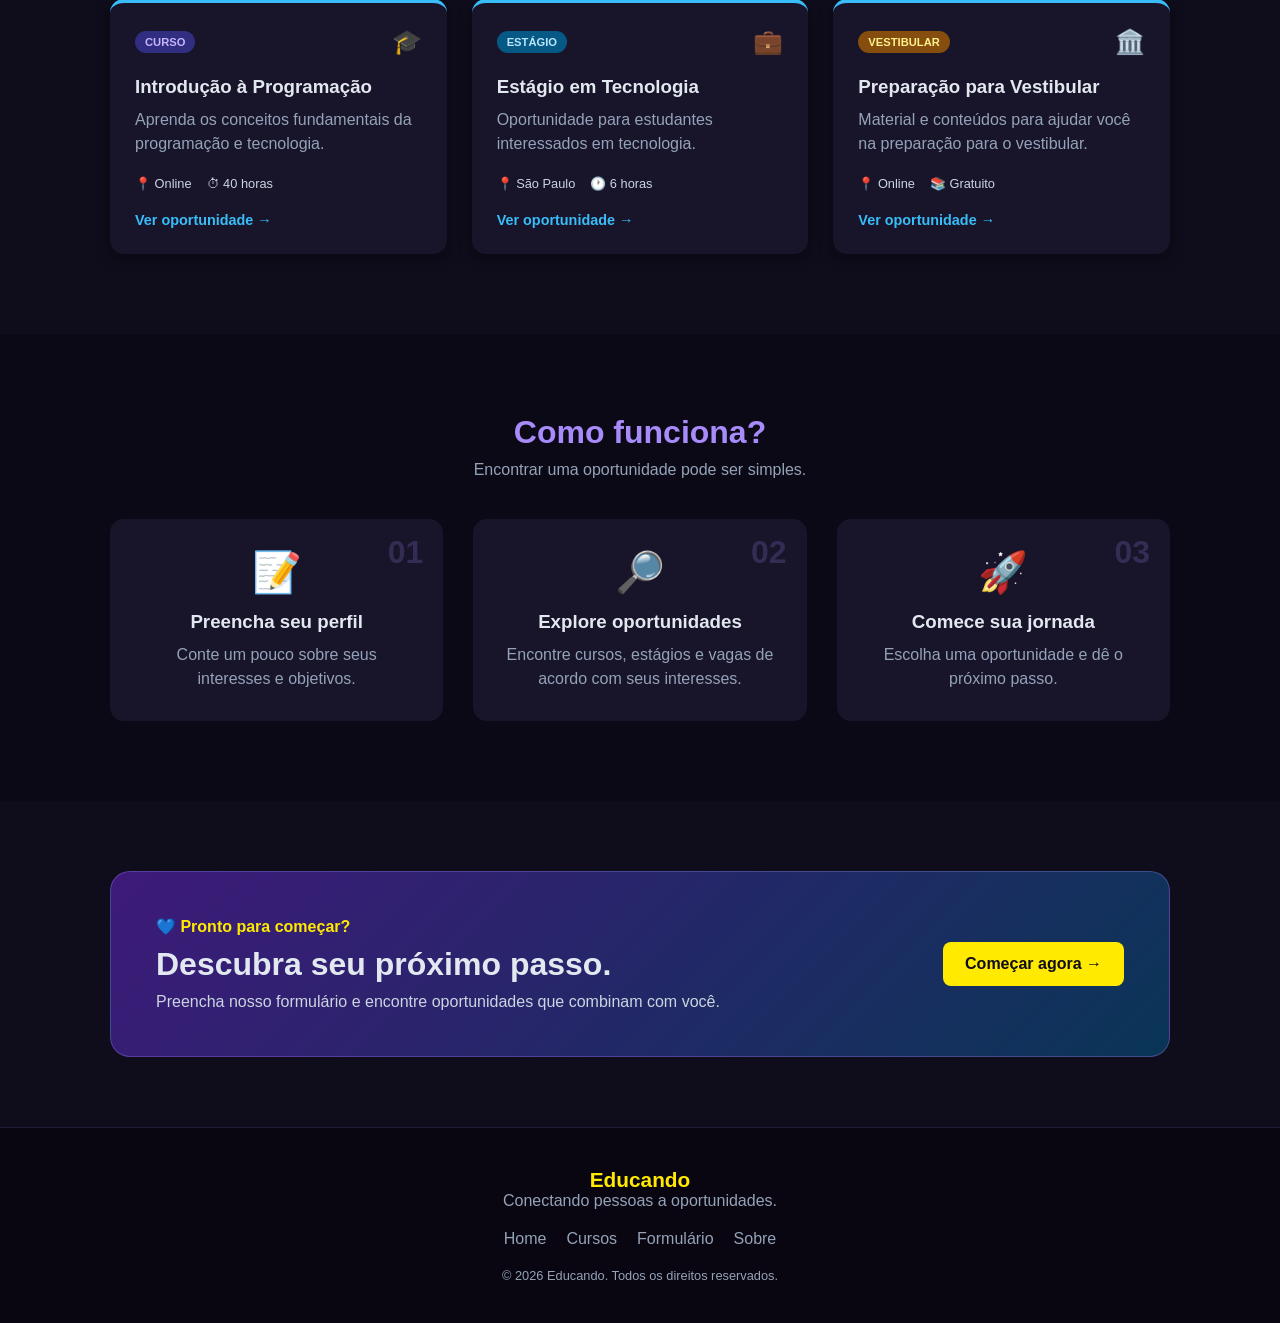
==== commit 7fb375e8: "Implementação das demais seções(Sobre, cursos, Home, formulario)" ====
--- a/index.html
+++ b/index.html
@@ -1,293 +1,587 @@
 <!DOCTYPE html>
 <html lang="pt-BR">
+
 <head>
     <meta charset="UTF-8">
     <meta name="viewport" content="width=device-width, initial-scale=1.0">
-    
-    <!-- SEO -->
-    <meta name="description" content="Portal Educando — conectando jovens a oportunidades de estudo, estágio e crescimento profissional.">
-    <meta name="keywords" content="educação, vestibular, estágio, oportunidades, jovens">
+
+    <meta name="description"
+        content="Educando — encontre cursos, estágios, empregos e oportunidades para transformar seu futuro.">
+
     <meta name="author" content="Educando">
 
-    <!-- Open Graph -->
-    <meta property="og:title" content="Educando | Portal de Oportunidades para Jovens">
-    <meta property="og:description" content="Conheça a equipe e os setores do portal Educando.">
-    <meta property="og:type" content="website">
-
-    <title>Educando | Portal de Oportunidades para Jovens</title>
+    <title>Educando | Oportunidades para o seu futuro</title>
+
     <link rel="stylesheet" href="style.css">
 </head>
+
 <body>
 
-    <header id="inicio">
-        <nav class="navbar" aria-label="Navegação principal">
-            <a href="#inicio" class="nav-logo" aria-label="Educando - Página inicial">Educando</a>
+    <!-- NAVBAR -->
+    <header class="header">
+
+        <nav class="navbar">
+
+            <a href="index.html" class="nav-logo">
+                Educando
+            </a>
+
             <ul class="nav-links">
-                <li><a href="#metricas">Métricas</a></li>
-                <li><a href="#diretoria">Diretoria</a></li>
-                <li><a href="#identidade">Identidade</a></li>
-                <li><a href="#setores">Setores</a></li>
+                <li>
+                    <a href="index.html" class="ativo">HOME</a>
+                </li>
+
+                <li>
+                    <a href="Formulario/form.html">Formulário</a>
+                </li>
+
+                <li>
+                    <a href="Curso/Curso.html">Cursos</a>
+                </li>
+
+                <li>
+                    <a href="Sobre/sobre.html">Sobre</a>
+                </li>
             </ul>
+
         </nav>
 
-        <div class="hero-content">
-            <h1 class="logo">Educando</h1>
-            <p class="slogan">
-                Transformando o futuro através do conhecimento, 
-                inovação e oportunidades para todos.
+        <!-- HERO -->
+        <section class="hero">
+
+            <div class="hero-text">
+
+                <span class="hero-badge">
+                    🚀 Seu futuro começa aqui
+                </span>
+
+                <h1>
+                    Encontre oportunidades
+                    para <span>transformar seu futuro.</span>
+                </h1>
+
+                <p>
+                    Conectamos estudantes e jovens a cursos,
+                    estágios, empregos e oportunidades de
+                    desenvolvimento profissional.
+                </p>
+
+                <div class="hero-buttons">
+
+                    <a href="Curso/Curso.html" class="btn btn-principal">
+                        Explorar oportunidades
+                    </a>
+
+                    <a href="Formulario/form.html" class="btn btn-secundario">
+                        Encontrar meu perfil
+                    </a>
+
+                </div>
+
+            </div>
+
+            <div class="hero-card">
+
+                <div class="hero-card-icon">
+                    🎓
+                </div>
+
+                <h2>
+                    Oportunidades para todos
+                </h2>
+
+                <p>
+                    Descubra possibilidades de aprendizado,
+                    desenvolvimento e crescimento profissional.
+                </p>
+
+                <div class="hero-mini-stats">
+
+                    <div>
+                        <strong>+50</strong>
+                        <span>Oportunidades</span>
+                    </div>
+
+                    <div>
+                        <strong>+20</strong>
+                        <span>Cursos</span>
+                    </div>
+
+                    <div>
+                        <strong>5</strong>
+                        <span>Categorias</span>
+                    </div>
+
+                </div>
+
+            </div>
+
+        </section>
+
+    </header>
+
+
+    <main>
+
+        <!-- BUSCA -->
+        <section class="busca-secao">
+
+            <div class="container">
+
+                <div class="titulo-secao">
+
+                    <span>🔎</span>
+
+                    <h2>
+                        O que você está procurando?
+                    </h2>
+
+                    <p>
+                        Pesquise por cursos, estágios, empregos
+                        e outras oportunidades.
+                    </p>
+
+                </div>
+
+                <div class="busca">
+
+                    <input
+                        type="search"
+                        id="buscaHome"
+                        placeholder="Digite uma oportunidade..."
+                    >
+
+                    <button onclick="buscarOportunidade()">
+                        Buscar
+                    </button>
+
+                </div>
+
+            </div>
+
+        </section>
+
+
+        <!-- CATEGORIAS -->
+        <section class="categorias">
+
+            <div class="container">
+
+                <div class="titulo-secao">
+
+                    <h2>
+                        Encontre por categoria
+                    </h2>
+
+                    <p>
+                        Escolha o tipo de oportunidade que deseja encontrar.
+                    </p>
+
+                </div>
+
+
+                <div class="grid-categorias">
+
+                    <a href="Curso/Curso.html" class="categoria-card">
+
+                        <span class="categoria-icon">🎓</span>
+
+                        <h3>
+                            Cursos
+                        </h3>
+
+                        <p>
+                            Aprenda novas habilidades e conhecimentos.
+                        </p>
+
+                    </a>
+
+
+                    <a href="Curso/Curso.html" class="categoria-card">
+
+                        <span class="categoria-icon">💼</span>
+
+                        <h3>
+                            Estágios
+                        </h3>
+
+                        <p>
+                            Encontre oportunidades para começar sua carreira.
+                        </p>
+
+                    </a>
+
+
+                    <a href="Curso/Curso.html" class="categoria-card">
+
+                        <span class="categoria-icon">🚀</span>
+
+                        <h3>
+                            Empregos
+                        </h3>
+
+                        <p>
+                            Descubra vagas e novas possibilidades profissionais.
+                        </p>
+
+                    </a>
+
+
+                    <a href="Curso/Curso.html" class="categoria-card">
+
+                        <span class="categoria-icon">📚</span>
+
+                        <h3>
+                            Vestibulares
+                        </h3>
+
+                        <p>
+                            Prepare-se para ingressar no ensino superior.
+                        </p>
+
+                    </a>
+
+                </div>
+
+            </div>
+
+        </section>
+
+
+        <!-- DESTAQUES -->
+        <section class="destaques">
+
+            <div class="container">
+
+                <div class="titulo-secao">
+
+                    <span class="titulo-tag">
+                        ⭐ Destaques
+                    </span>
+
+                    <h2>
+                        Oportunidades em destaque
+                    </h2>
+
+                    <p>
+                        Confira algumas oportunidades selecionadas.
+                    </p>
+
+                </div>
+
+
+                <div class="grid-oportunidades">
+
+
+                    <article class="oportunidade-card">
+
+                        <div class="oportunidade-topo">
+
+                            <span class="badge curso">
+                                CURSO
+                            </span>
+
+                            <span class="icone-card">
+                                🎓
+                            </span>
+
+                        </div>
+
+                        <h3>
+                            Introdução à Programação
+                        </h3>
+
+                        <p>
+                            Aprenda os conceitos fundamentais
+                            da programação e tecnologia.
+                        </p>
+
+                        <div class="info-card">
+
+                            <span>
+                                📍 Online
+                            </span>
+
+                            <span>
+                                ⏱ 40 horas
+                            </span>
+
+                        </div>
+
+                        <a href="Curso/Curso.html" class="btn-card">
+                            Ver oportunidade →
+                        </a>
+
+                    </article>
+
+
+                    <article class="oportunidade-card">
+
+                        <div class="oportunidade-topo">
+
+                            <span class="badge estagio">
+                                ESTÁGIO
+                            </span>
+
+                            <span class="icone-card">
+                                💼
+                            </span>
+
+                        </div>
+
+                        <h3>
+                            Estágio em Tecnologia
+                        </h3>
+
+                        <p>
+                            Oportunidade para estudantes
+                            interessados em tecnologia.
+                        </p>
+
+                        <div class="info-card">
+
+                            <span>
+                                📍 São Paulo
+                            </span>
+
+                            <span>
+                                🕐 6 horas
+                            </span>
+
+                        </div>
+
+                        <a href="Curso/Curso.html" class="btn-card">
+                            Ver oportunidade →
+                        </a>
+
+                    </article>
+
+
+                    <article class="oportunidade-card">
+
+                        <div class="oportunidade-topo">
+
+                            <span class="badge vestibular">
+                                VESTIBULAR
+                            </span>
+
+                            <span class="icone-card">
+                                🏛️
+                            </span>
+
+                        </div>
+
+                        <h3>
+                            Preparação para Vestibular
+                        </h3>
+
+                        <p>
+                            Material e conteúdos para ajudar
+                            você na preparação para o vestibular.
+                        </p>
+
+                        <div class="info-card">
+
+                            <span>
+                                📍 Online
+                            </span>
+
+                            <span>
+                                📚 Gratuito
+                            </span>
+
+                        </div>
+
+                        <a href="Curso/Curso.html" class="btn-card">
+                            Ver oportunidade →
+                        </a>
+
+                    </article>
+
+                </div>
+
+            </div>
+
+        </section>
+
+
+        <!-- COMO FUNCIONA -->
+        <section class="como-funciona">
+
+            <div class="container">
+
+                <div class="titulo-secao">
+
+                    <h2>
+                        Como funciona?
+                    </h2>
+
+                    <p>
+                        Encontrar uma oportunidade pode ser simples.
+                    </p>
+
+                </div>
+
+
+                <div class="passos">
+
+                    <div class="passo">
+
+                        <span class="numero">
+                            01
+                        </span>
+
+                        <span class="passo-icon">
+                            📝
+                        </span>
+
+                        <h3>
+                            Preencha seu perfil
+                        </h3>
+
+                        <p>
+                            Conte um pouco sobre seus interesses
+                            e objetivos.
+                        </p>
+
+                    </div>
+
+
+                    <div class="passo">
+
+                        <span class="numero">
+                            02
+                        </span>
+
+                        <span class="passo-icon">
+                            🔎
+                        </span>
+
+                        <h3>
+                            Explore oportunidades
+                        </h3>
+
+                        <p>
+                            Encontre cursos, estágios e vagas
+                            de acordo com seus interesses.
+                        </p>
+
+                    </div>
+
+
+                    <div class="passo">
+
+                        <span class="numero">
+                            03
+                        </span>
+
+                        <span class="passo-icon">
+                            🚀
+                        </span>
+
+                        <h3>
+                            Comece sua jornada
+                        </h3>
+
+                        <p>
+                            Escolha uma oportunidade e dê
+                            o próximo passo.
+                        </p>
+
+                    </div>
+
+                </div>
+
+            </div>
+
+        </section>
+
+
+        <!-- CTA -->
+        <section class="cta">
+
+            <div class="container">
+
+                <div class="cta-box">
+
+                    <div>
+
+                        <span>
+                            💙 Pronto para começar?
+                        </span>
+
+                        <h2>
+                            Descubra seu próximo passo.
+                        </h2>
+
+                        <p>
+                            Preencha nosso formulário e encontre
+                            oportunidades que combinam com você.
+                        </p>
+
+                    </div>
+
+                    <a href="Formulario/form.html" class="btn btn-cta">
+                        Começar agora →
+                    </a>
+
+                </div>
+
+            </div>
+
+        </section>
+
+    </main>
+
+
+    <!-- FOOTER -->
+    <footer>
+
+        <div class="footer-content">
+
+            <div>
+
+                <strong class="footer-brand">
+                    Educando
+                </strong>
+
+                <p>
+                    Conectando pessoas a oportunidades.
+                </p>
+
+            </div>
+
+            <nav>
+
+                <a href="index.html">
+                    Home
+                </a>
+
+                <a href="Curso/Curso.html">
+                    Cursos
+                </a>
+
+                <a href="Formulario/form.html">
+                    Formulário
+                </a>
+
+                <a href="Sobre/sobre.html">
+                    Sobre
+                </a>
+
+            </nav>
+
+            <p class="copyright">
+                © 2026 Educando. Todos os direitos reservados.
             </p>
+
         </div>
-    </header>
-
-    <main class="container">
-
-        <!-- MÉTRICAS -->
-        <section id="metricas" class="secao-metricas" aria-labelledby="titulo-metricas">
-            <h2 id="titulo-metricas" class="secao-titulo">Nossos Números</h2>
-            <div class="grid-metricas">
-
-                <div class="card-metrica">
-                    <span class="numero-metrica" aria-label="Mais de 34 colaboradores">34+</span>
-                    <span class="label-metrica">Colaboradores</span>
-                </div>
-
-                <div class="card-metrica">
-                    <span class="numero-metrica" aria-label="5 setores ativos">5</span>
-                    <span class="label-metrica">Setores Ativos</span>
-                </div>
-
-                <div class="card-metrica">
-                    <span class="numero-metrica" aria-label="100% de inclusão e igualdade">100%</span>
-                    <span class="label-metrica">Inclusão e Igualdade</span>
-                </div>
-
-            </div>
-        </section>
-
-        <!-- DIRETORIA -->
-        <section id="diretoria" class="secao-lideranca" aria-labelledby="titulo-diretoria">
-            <h2 id="titulo-diretoria" class="secao-titulo">Diretoria Executiva</h2>
-            <div class="grid-lideranca">
-
-                <article class="card-lider">
-                    <span class="cargo-badge">Presidência</span>
-                    <h3>Kayque Henrique</h3>
-                    <p>Presidente</p>
-                </article>
-
-                <article class="card-lider">
-                    <span class="cargo-badge">Vice-Presidência</span>
-                    <h3>Alana Kelly</h3>
-                    <p>Vice-Presidente</p>
-                </article>
-
-            </div>
-        </section>
-
-        <!-- IDENTIDADE -->
-        <section id="identidade" class="secao-institucional" aria-labelledby="titulo-identidade">
-            <h2 id="titulo-identidade" class="secao-titulo">Nossa Identidade</h2>
-            <div class="grid-institucional">
-
-                <article class="card-institucional">
-                    <div class="icon-titulo">
-                        <span class="icone" aria-hidden="true">🎯</span>
-                        <h3>Missão</h3>
-                    </div>
-                    <p>
-                        Oferecer suporte e oportunidades a todas as pessoas, 
-                        independentemente de suas diferenças, promovendo inclusão, 
-                        desenvolvimento e igualdade de oportunidades.
-                    </p>
-                </article>
-
-                <article class="card-institucional">
-                    <div class="icon-titulo">
-                        <span class="icone" aria-hidden="true">👁️</span>
-                        <h3>Visão</h3>
-                    </div>
-                    <p>
-                        Queremos que no futuro, todo tipo de oportunidade venha de 
-                        forma justa para todo tipo de pessoa, pois hoje em dia ainda 
-                        existe muita desigualdade para cada estudante.
-                    </p>
-                </article>
-
-                <article class="card-institucional card-base">
-                    <div class="icon-titulo">
-                        <span class="icone" aria-hidden="true">🏛️</span>
-                        <h3>Base da Empresa</h3>
-                    </div>
-                    <p><strong>Respeito e Empatia</strong></p>
-                    <p class="descricao-valores">
-                        O alicerce fundamental das nossas relações humanas e profissionais, 
-                        garantindo uma convivência harmoniosa, empática e acolhedora em 
-                        todos os âmbitos da empresa.
-                    </p>
-                </article>
-
-                <article class="card-institucional card-valores">
-                    <div class="icon-titulo">
-                        <span class="icone" aria-hidden="true">💙</span>
-                        <h3>Valores (RRSA)</h3>
-                    </div>
-                    <p><strong>Respeito, Responsabilidade, Senso e Afeto</strong></p>
-                    <p class="descricao-valores">
-                        Programa de acolhimento interno baseado em quatro valores 
-                        fundamentais. Todos os colaboradores são responsáveis por 
-                        praticá-los no dia a dia, promovendo um ambiente de trabalho 
-                        mais respeitoso, responsável, consciente e acolhedor.
-                    </p>
-                </article>
-
-            </div>
-        </section>
-
-        <!-- SETORES -->
-        <section id="setores" class="secao-setores" aria-labelledby="titulo-setores">
-            <h2 id="titulo-setores" class="secao-titulo">Setores da Empresa</h2>
-
-            <div class="busca-container">
-                <label for="inputBusca" class="sr-only">Pesquisar integrante ou setor</label>
-                <input
-                    type="search"
-                    id="inputBusca"
-                    placeholder="🔍 Pesquisar por integrante ou setor..."
-                    aria-label="Pesquisar integrantes ou setores"
-                    autocomplete="off"
-                >
-            </div>
-
-            <div class="grid-setores">
-
-                <!-- Marketing -->
-                <article class="card-setor" aria-label="Setor de Marketing">
-                    <span class="badge">Comunicação</span>
-                    <h3>Marketing</h3>
-                    <p>Criação da identidade visual da empresa e desenvolvimento de plataformas de divulgação.</p>
-                    <button class="btn-toggle" aria-expanded="false" aria-controls="integrantes-marketing">
-                        Ver Integrantes
-                    </button>
-                    <div class="integrantes" id="integrantes-marketing">
-                        <strong>Integrantes:</strong>
-                        <ul>
-                            <li><strong>Gestora:</strong> Bruna Aimy</li>
-                            <li>Julia Alves</li>
-                            <li>Julia Novaes</li>
-                            <li>Victória Sampaio</li>
-                            <li>Jonathan Soares</li>
-                            <li>Otávio Rodrigues</li>
-                            <li>Juliana De Souza</li>
-                            <li>Mayara Zettler</li>
-                        </ul>
-                    </div>
-                </article>
-
-                <!-- TI -->
-                <article class="card-setor" aria-label="Setor de TI">
-                    <span class="badge">Tecnologia</span>
-                    <h3>TI</h3>
-                    <p>Serviço de mesa, desenvolvimento de plataformas e medição dos meios de satisfação.</p>
-                    <button class="btn-toggle" aria-expanded="false" aria-controls="integrantes-ti">
-                        Ver Integrantes
-                    </button>
-                    <div class="integrantes" id="integrantes-ti">
-                        <strong>Integrantes:</strong>
-                        <ul>
-                            <li><strong>Gestor:</strong> João Gabriel</li>
-                            <li>Anderson Reis</li>
-                            <li>Yago Porcino</li>
-                            <li>Pedro Leal</li>
-                            <li>Arthur Gonçalves</li>
-                            <li>Vitor Gabriel</li>
-                            <li>Augusto Gimenes</li>
-                            <li>João Victor</li>
-                        </ul>
-                    </div>
-                </article>
-
-                <!-- Gestão de Conteúdo -->
-                <article class="card-setor" aria-label="Setor de Gestão de Conteúdo e Pesquisa">
-                    <span class="badge">Dados & Pesquisa</span>
-                    <h3>Gestão de Conteúdo e Pesquisa</h3>
-                    <p>Levantamento de dados sobre cursos e empregabilidade para desenvolvimento de divulgações estratégicas.</p>
-                    <button class="btn-toggle" aria-expanded="false" aria-controls="integrantes-conteudo">
-                        Ver Integrantes
-                    </button>
-                    <div class="integrantes" id="integrantes-conteudo">
-                        <strong>Integrantes:</strong>
-                        <ul>
-                            <li><strong>Gestor:</strong> Pedro Nascimento</li>
-                            <li>Mirela Nascimento</li>
-                            <li>Thamiris Santos</li>
-                            <li>Maria Fernanda</li>
-                            <li>Nicolas Lira</li>
-                            <li>Livia Magalhães</li>
-                        </ul>
-                    </div>
-                </article>
-
-                <!-- Eventos -->
-                <article class="card-setor" aria-label="Setor de Eventos">
-                    <span class="badge">Organização</span>
-                    <h3>Eventos</h3>
-                    <p>Planejamento de ideias, decoração dos alojamentos e controle do calendário dos projetos.</p>
-                    <button class="btn-toggle" aria-expanded="false" aria-controls="integrantes-eventos">
-                        Ver Integrantes
-                    </button>
-                    <div class="integrantes" id="integrantes-eventos">
-                        <strong>Integrantes:</strong>
-                        <ul>
-                            <li><strong>Gestor:</strong> Matheus Zimiano</li>
-                            <li>Carlos Eduardo</li>
-                            <li>Ana Beatriz</li>
-                            <li>Isabela Rocha</li>
-                            <li>Giovanna Ishiba</li>
-                            <li>Tainah Mendes</li>
-                        </ul>
-                    </div>
-                </article>
-
-                <!-- RH -->
-                <article class="card-setor" aria-label="Setor de Recursos Humanos">
-                    <span class="badge">Pessoas</span>
-                    <h3>Recursos Humanos (RH)</h3>
-                    <p>Recrutamento, gestão de pessoas, comunicação interna e manutenção da sintonia entre os setores.</p>
-                    <button class="btn-toggle" aria-expanded="false" aria-controls="integrantes-rh">
-                        Ver Integrantes
-                    </button>
-                    <div class="integrantes" id="integrantes-rh">
-                        <strong>Integrantes:</strong>
-                        <ul>
-                            <li><strong>Gestora:</strong> Grazieli Oliveira</li>
-                            <li>Augusto Cesar</li>
-                            <li>Ana Clara</li>
-                            <li>Emily Fenuchi</li>
-                            <li>Esther Salgueiro</li>
-                            <li>Nicole Souza</li>
-                            <li>Vitória Carolina</li>
-                        </ul>
-                    </div>
-                </article>
-
-            </div>
-        </section>
-    </main>
-
-    <!-- RODAPÉ -->
-    <footer>
-        <div class="footer-content">
-            <p class="footer-brand">Educando</p>
-            <nav aria-label="Links do rodapé">
-                <a href="#metricas">Métricas</a>
-                <a href="#diretoria">Diretoria</a>
-                <a href="#identidade">Identidade</a>
-                <a href="#setores">Setores</a>
-            </nav>
-            <p class="footer-copy">&copy; 2026 Educando. Todos os direitos reservados.</p>
-        </div>
+
     </footer>
 
+
     <script src="script.js"></script>
+
 </body>
-</html>+
+</html>
--- a/style.css
+++ b/style.css
@@ -1,50 +1,30 @@
-/* ══════════════════════════════════════════════════════════════
-   VARIÁVEIS GLOBAIS
-══════════════════════════════════════════════════════════════ */
 :root {
-    /* Cores de fundo */
-    --cor-fundo:            #0f0c1b;
-    --cor-fundo-nav:        #090611;
-    --cor-card:             #18142a;
-    --cor-borda-sutil:      #1f1a3a;
-
-    /* Cores de destaque */
-    --cor-amarelo:          #ffea00;
-    --cor-roxo:             #a78bfa;
-    --cor-roxo-escuro:      #6d28d9;
-    --cor-roxo-badge:       #4c1d95;
-    --cor-azul:             #38bdf8;
-    --cor-azul-escuro:      #0284c7;
-
-    /* Cores de texto */
-    --texto-primario:       #e2e8f0;
-    --texto-secundario:     #cbd5e1;
-    --texto-muted:          #94a3b8;
-
-    /* Sombras */
-    --sombra-card:          0 4px 15px rgba(0, 0, 0, 0.3);
-    --sombra-card-hover:    0 8px 25px rgba(0, 0, 0, 0.5);
-    --sombra-nav:           0 2px 10px rgba(0, 0, 0, 0.5);
-
-    /* Bordas */
-    --radius-card:          12px;
-    --radius-badge:         12px;
-    --radius-btn:           6px;
-
-    /* Tipografia */
-    --fonte-base: 'Segoe UI', Tahoma, Geneva, Verdana, sans-serif;
-
-    /* Transições */
-    --transicao-padrao:     0.2s ease;
-    --transicao-suave:      0.35s ease;
-}
-
-/* ══════════════════════════════════════════════════════════════
-   RESET E BASE
-══════════════════════════════════════════════════════════════ */
-*,
-*::before,
-*::after {
+    --cor-fundo: #0f0c1b;
+    --cor-fundo-nav: #090611;
+    --cor-card: #18142a;
+    --cor-borda: #1f1a3a;
+
+    --amarelo: #ffea00;
+
+    --roxo: #a78bfa;
+    --roxo-escuro: #6d28d9;
+
+    --azul: #38bdf8;
+    --azul-escuro: #0284c7;
+
+    --texto: #e2e8f0;
+    --texto-secundario: #cbd5e1;
+    --texto-muted: #94a3b8;
+
+    --fonte: 'Segoe UI', Tahoma, Geneva, Verdana, sans-serif;
+
+    --sombra: 0 4px 15px rgba(0, 0, 0, .3);
+    --sombra-hover: 0 10px 30px rgba(0, 0, 0, .5);
+
+    --raio: 14px;
+}
+
+* {
     box-sizing: border-box;
     margin: 0;
     padding: 0;
@@ -55,602 +35,764 @@
 }
 
 body {
-    font-family: var(--fonte-base);
-    background-color: var(--cor-fundo);
-    color: var(--texto-primario);
-    display: flex;
-    flex-direction: column;
-    min-height: 100vh;
-}
-
-/* ══════════════════════════════════════════════════════════════
-   ACESSIBILIDADE — CLASSE SR-ONLY
-   Visível apenas para leitores de tela
-══════════════════════════════════════════════════════════════ */
-.sr-only {
-    position: absolute;
-    width: 1px;
-    height: 1px;
-    padding: 0;
-    margin: -1px;
-    overflow: hidden;
-    clip: rect(0, 0, 0, 0);
-    white-space: nowrap;
-    border: 0;
-}
-
-/* ══════════════════════════════════════════════════════════════
-   HEADER E NAVBAR
-══════════════════════════════════════════════════════════════ */
-header {
-    background: linear-gradient(135deg, #1c0b36, #0f2b5c);
-    border-bottom: 1px solid var(--cor-borda-sutil);
-    box-shadow: 0 4px 15px rgba(0, 0, 0, 0.5);
-}
-
-/* Navbar fixa dentro do header */
+    font-family: var(--fonte);
+    background: var(--cor-fundo);
+    color: var(--texto);
+}
+
+a {
+    text-decoration: none;
+    color: inherit;
+}
+
+
+/* ================================
+   NAVBAR
+================================ */
+
 .navbar {
+    height: 65px;
+
     position: fixed;
     top: 0;
     left: 0;
+
     width: 100%;
-    height: 60px;
-    background-color: var(--cor-fundo-nav);
-    display: flex;
+
+    z-index: 1000;
+
+    display: flex;
+    align-items: center;
     justify-content: space-between;
-    align-items: center;
-    padding: 0 30px;
-    box-shadow: var(--sombra-nav);
-    border-bottom: 1px solid var(--cor-borda-sutil);
-    z-index: 1000;
+
+    padding: 0 35px;
+
+    background: rgba(9, 6, 17, .95);
+
+    border-bottom: 1px solid var(--cor-borda);
+
+    box-shadow: 0 3px 15px rgba(0,0,0,.4);
 }
 
 .nav-logo {
-    color: var(--cor-amarelo);
-    font-size: 1.4rem;
+    color: var(--amarelo);
+
+    font-size: 1.5rem;
     font-weight: 800;
+
     letter-spacing: 1px;
-    text-decoration: none;
-    transition: opacity var(--transicao-padrao);
-}
-
-.nav-logo:hover {
-    opacity: 0.85;
-}
-
-.nav-logo:focus-visible {
-    outline: 2px solid var(--cor-amarelo);
-    outline-offset: 4px;
-    border-radius: 4px;
 }
 
 .nav-links {
     display: flex;
+    gap: 25px;
+
     list-style: none;
-    gap: 20px;
 }
 
 .nav-links a {
     color: var(--texto-secundario);
-    text-decoration: none;
-    font-size: 0.95rem;
-    font-weight: 500;
-    transition: color var(--transicao-padrao);
-}
-
-.nav-links a:hover {
-    color: var(--cor-amarelo);
-}
-
-.nav-links a:focus-visible {
-    outline: 2px solid var(--cor-amarelo);
-    outline-offset: 4px;
-    border-radius: 4px;
-}
-
-/* Hero — conteúdo do header abaixo da navbar */
-.hero-content {
+
+    font-size: .95rem;
+
+    transition: .2s;
+}
+
+.nav-links a:hover,
+.nav-links .ativo {
+    color: var(--amarelo);
+}
+
+
+/* ================================
+   HERO
+================================ */
+
+.header {
+    background:
+        radial-gradient(circle at 15% 30%, rgba(109,40,217,.35), transparent 35%),
+        radial-gradient(circle at 85% 20%, rgba(2,132,199,.25), transparent 35%),
+        linear-gradient(135deg, #1c0b36, #0f2b5c);
+}
+
+.hero {
+    min-height: 650px;
+
+    max-width: 1100px;
+
+    margin: auto;
+
+    padding: 150px 20px 80px;
+
+    display: grid;
+
+    grid-template-columns: 1.3fr .7fr;
+
+    align-items: center;
+
+    gap: 60px;
+}
+
+.hero-badge {
+    display: inline-block;
+
+    padding: 7px 15px;
+
+    margin-bottom: 20px;
+
+    background: rgba(167,139,250,.15);
+
+    border: 1px solid rgba(167,139,250,.4);
+
+    border-radius: 30px;
+
+    color: var(--roxo);
+
+    font-size: .85rem;
+}
+
+.hero h1 {
+    font-size: 3.5rem;
+
+    line-height: 1.1;
+
+    margin-bottom: 25px;
+}
+
+.hero h1 span {
+    color: var(--amarelo);
+}
+
+.hero-text > p {
+    max-width: 650px;
+
+    color: var(--texto-secundario);
+
+    font-size: 1.15rem;
+
+    line-height: 1.7;
+
+    margin-bottom: 30px;
+}
+
+.hero-buttons {
+    display: flex;
+    gap: 15px;
+
+    flex-wrap: wrap;
+}
+
+.btn {
+    display: inline-block;
+
+    padding: 13px 22px;
+
+    border-radius: 8px;
+
+    font-weight: 700;
+
+    transition: .2s;
+}
+
+.btn-principal {
+    background: var(--amarelo);
+    color: #0f0c1b;
+}
+
+.btn-principal:hover {
+    transform: translateY(-2px);
+
+    box-shadow: 0 8px 20px rgba(255,234,0,.2);
+}
+
+.btn-secundario {
+    border: 1px solid var(--roxo);
+
+    color: var(--roxo);
+}
+
+.btn-secundario:hover {
+    background: var(--roxo);
+    color: #0f0c1b;
+}
+
+
+/* ================================
+   HERO CARD
+================================ */
+
+.hero-card {
+    background: rgba(24,20,42,.85);
+
+    padding: 35px;
+
+    border-radius: 20px;
+
+    border: 1px solid rgba(167,139,250,.2);
+
+    box-shadow: var(--sombra);
+
     text-align: center;
-    padding: 90px 20px 50px; /* 90px para compensar navbar fixa */
-}
-
-.hero-content .logo {
+}
+
+.hero-card-icon {
     font-size: 3rem;
-    font-weight: 800;
-    letter-spacing: 2px;
-    color: var(--cor-amarelo);
+
+    margin-bottom: 15px;
+}
+
+.hero-card h2 {
     margin-bottom: 12px;
-    text-shadow: 0 0 12px rgba(255, 234, 0, 0.3);
-}
-
-.hero-content .slogan {
-    font-size: 1.25rem;
-    max-width: 700px;
-    margin: 0 auto;
+}
+
+.hero-card p {
+    color: var(--texto-muted);
+
     line-height: 1.6;
-    font-weight: 300;
-    color: var(--texto-secundario);
-}
-
-/* ══════════════════════════════════════════════════════════════
-   CONTAINER PRINCIPAL
-══════════════════════════════════════════════════════════════ */
+}
+
+.hero-mini-stats {
+    display: grid;
+
+    grid-template-columns: repeat(3,1fr);
+
+    margin-top: 30px;
+
+    gap: 10px;
+}
+
+.hero-mini-stats strong {
+    display: block;
+
+    color: var(--amarelo);
+
+    font-size: 1.4rem;
+}
+
+.hero-mini-stats span {
+    color: var(--texto-muted);
+
+    font-size: .75rem;
+}
+
+
+/* ================================
+   GERAL
+================================ */
+
 .container {
     max-width: 1100px;
+
     width: 100%;
-    margin: 40px auto;
+
+    margin: auto;
+
     padding: 0 20px;
+}
+
+.titulo-secao {
+    text-align: center;
+
+    margin-bottom: 40px;
+}
+
+.titulo-secao h2 {
+    color: var(--roxo);
+
+    font-size: 2rem;
+
+    margin-bottom: 10px;
+}
+
+.titulo-secao p {
+    color: var(--texto-muted);
+}
+
+
+/* ================================
+   BUSCA
+================================ */
+
+.busca-secao {
+    padding: 70px 0;
+}
+
+.busca {
+    max-width: 750px;
+
+    margin: auto;
+
+    display: flex;
+
+    background: var(--cor-card);
+
+    padding: 7px;
+
+    border-radius: 50px;
+
+    border: 1px solid var(--cor-borda);
+}
+
+.busca input {
     flex: 1;
-}
-
-/* ══════════════════════════════════════════════════════════════
-   TÍTULOS DE SEÇÃO
-══════════════════════════════════════════════════════════════ */
-.secao-titulo {
+
+    border: none;
+
+    outline: none;
+
+    background: transparent;
+
+    padding: 12px 20px;
+
+    color: white;
+
+    font-size: 1rem;
+}
+
+.busca button {
+    border: none;
+
+    padding: 12px 25px;
+
+    border-radius: 30px;
+
+    background: var(--azul);
+
+    color: #07111b;
+
+    font-weight: 700;
+
+    cursor: pointer;
+}
+
+
+/* ================================
+   CATEGORIAS
+================================ */
+
+.categorias {
+    padding: 70px 0;
+
+    background: #0c0917;
+}
+
+.grid-categorias {
+    display: grid;
+
+    grid-template-columns: repeat(4,1fr);
+
+    gap: 20px;
+}
+
+.categoria-card {
+    padding: 25px;
+
+    background: var(--cor-card);
+
+    border-radius: var(--raio);
+
+    border: 1px solid transparent;
+
+    transition: .25s;
+}
+
+.categoria-card:hover {
+    transform: translateY(-5px);
+
+    border-color: var(--roxo);
+
+    box-shadow: var(--sombra-hover);
+}
+
+.categoria-icon {
+    font-size: 2rem;
+
+    display: block;
+
+    margin-bottom: 15px;
+}
+
+.categoria-card h3 {
+    margin-bottom: 8px;
+}
+
+.categoria-card p {
+    color: var(--texto-muted);
+
+    font-size: .9rem;
+
+    line-height: 1.5;
+}
+
+
+/* ================================
+   DESTAQUES
+================================ */
+
+.destaques {
+    padding: 80px 0;
+}
+
+.grid-oportunidades {
+    display: grid;
+
+    grid-template-columns: repeat(3,1fr);
+
+    gap: 25px;
+}
+
+.oportunidade-card {
+    padding: 25px;
+
+    background: var(--cor-card);
+
+    border-radius: var(--raio);
+
+    border-top: 4px solid var(--azul);
+
+    box-shadow: var(--sombra);
+
+    transition: .25s;
+}
+
+.oportunidade-card:hover {
+    transform: translateY(-5px);
+
+    box-shadow: var(--sombra-hover);
+}
+
+.oportunidade-topo {
+    display: flex;
+
+    align-items: center;
+
+    justify-content: space-between;
+
+    margin-bottom: 20px;
+}
+
+.badge {
+    padding: 5px 10px;
+
+    border-radius: 20px;
+
+    font-size: .7rem;
+
+    font-weight: 800;
+}
+
+.badge.curso {
+    background: #312e81;
+    color: #c4b5fd;
+}
+
+.badge.estagio {
+    background: #075985;
+    color: #bae6fd;
+}
+
+.badge.vestibular {
+    background: #854d0e;
+    color: #fef08a;
+}
+
+.icone-card {
+    font-size: 1.5rem;
+}
+
+.oportunidade-card h3 {
+    margin-bottom: 10px;
+}
+
+.oportunidade-card > p {
+    color: var(--texto-muted);
+
+    line-height: 1.5;
+
+    margin-bottom: 20px;
+}
+
+.info-card {
+    display: flex;
+
+    gap: 15px;
+
+    flex-wrap: wrap;
+
+    color: var(--texto-secundario);
+
+    font-size: .8rem;
+
+    margin-bottom: 20px;
+}
+
+.btn-card {
+    color: var(--azul);
+
+    font-weight: 700;
+
+    font-size: .9rem;
+}
+
+
+/* ================================
+   COMO FUNCIONA
+================================ */
+
+.como-funciona {
+    padding: 80px 0;
+
+    background: #0c0917;
+}
+
+.passos {
+    display: grid;
+
+    grid-template-columns: repeat(3,1fr);
+
+    gap: 30px;
+}
+
+.passo {
+    position: relative;
+
     text-align: center;
-    color: var(--cor-roxo);
-    margin-bottom: 25px;
+
+    padding: 30px;
+
+    background: var(--cor-card);
+
+    border-radius: var(--raio);
+}
+
+.numero {
+    position: absolute;
+
+    top: 15px;
+    right: 20px;
+
+    color: rgba(167,139,250,.2);
+
     font-size: 2rem;
-}
-
-/* ══════════════════════════════════════════════════════════════
-   CARDS — ESTILOS COMPARTILHADOS
-══════════════════════════════════════════════════════════════ */
-.card-metrica,
-.card-lider,
-.card-institucional,
-.card-setor {
-    background: var(--cor-card);
-    border-radius: var(--radius-card);
-    box-shadow: var(--sombra-card);
-    transition: transform var(--transicao-padrao),
-                box-shadow var(--transicao-padrao);
-}
-
-.card-metrica:hover,
-.card-lider:hover,
-.card-institucional:hover,
-.card-setor:hover {
-    transform: translateY(-4px);
-    box-shadow: var(--sombra-card-hover);
-}
-
-/* ══════════════════════════════════════════════════════════════
-   SEÇÃO — MÉTRICAS
-══════════════════════════════════════════════════════════════ */
-.secao-metricas {
-    margin-bottom: 50px;
-}
-
-.grid-metricas {
-    display: grid;
-    grid-template-columns: repeat(auto-fit, minmax(280px, 1fr));
-    gap: 25px;
-}
-
-.card-metrica {
-    padding: 30px 20px;
+
+    font-weight: 900;
+}
+
+.passo-icon {
+    display: block;
+
+    font-size: 2.5rem;
+
+    margin-bottom: 15px;
+}
+
+.passo h3 {
+    margin-bottom: 10px;
+}
+
+.passo p {
+    color: var(--texto-muted);
+
+    line-height: 1.5;
+}
+
+
+/* ================================
+   CTA
+================================ */
+
+.cta {
+    padding: 70px 0;
+}
+
+.cta-box {
+    display: flex;
+
+    align-items: center;
+
+    justify-content: space-between;
+
+    gap: 30px;
+
+    padding: 45px;
+
+    border-radius: 20px;
+
+    background:
+        linear-gradient(
+            135deg,
+            rgba(109,40,217,.5),
+            rgba(2,132,199,.35)
+        );
+
+    border: 1px solid rgba(167,139,250,.3);
+}
+
+.cta-box span {
+    color: var(--amarelo);
+
+    font-weight: 700;
+}
+
+.cta-box h2 {
+    font-size: 2rem;
+
+    margin: 10px 0;
+}
+
+.cta-box p {
+    color: var(--texto-secundario);
+}
+
+.btn-cta {
+    background: var(--amarelo);
+
+    color: #0f0c1b;
+
+    white-space: nowrap;
+}
+
+
+/* ================================
+   FOOTER
+================================ */
+
+footer {
+    background: var(--cor-fundo-nav);
+
+    border-top: 1px solid var(--cor-borda);
+
+    padding: 40px 20px;
+
+    color: var(--texto-muted);
+}
+
+.footer-content {
+    max-width: 1100px;
+
+    margin: auto;
+
+    display: flex;
+
+    flex-direction: column;
+
+    align-items: center;
+
+    gap: 20px;
+
     text-align: center;
-    border-top: 5px solid var(--cor-amarelo);
-}
-
-.numero-metrica {
-    display: block;
-    font-size: 2.8rem;
-    font-weight: 800;
-    color: var(--cor-amarelo);
-    margin-bottom: 8px;
-}
-
-.label-metrica {
-    font-size: 1.05rem;
-    color: var(--texto-secundario);
-    font-weight: 600;
-}
-
-/* ══════════════════════════════════════════════════════════════
-   SEÇÃO — DIRETORIA
-══════════════════════════════════════════════════════════════ */
-.secao-lideranca {
-    margin-bottom: 50px;
-}
-
-/* Corrigido: removido acento da classe */
-.grid-lideranca {
-    display: flex;
+}
+
+.footer-brand {
+    color: var(--amarelo);
+
+    font-size: 1.3rem;
+}
+
+.footer-content nav {
+    display: flex;
+
+    gap: 20px;
+
+    flex-wrap: wrap;
+
     justify-content: center;
-    gap: 25px;
-    flex-wrap: wrap;
-}
-
-.card-lider {
-    padding: 25px 35px;
-    border-top: 5px solid var(--cor-amarelo);
-    min-width: 260px;
-    text-align: center;
-}
-
-.cargo-badge {
-    background-color: var(--cor-roxo-badge);
-    color: #f3e8ff;
-    font-size: 0.75rem;
-    font-weight: bold;
-    padding: 4px 12px;
-    border-radius: var(--radius-badge);
-    text-transform: uppercase;
-    display: inline-block;
-    margin-bottom: 12px;
-}
-
-.card-lider h3 {
-    color: #ffffff;
-    font-size: 1.4rem;
-    margin-bottom: 4px;
-}
-
-.card-lider p {
-    color: var(--texto-muted);
-    font-size: 0.95rem;
-}
-
-/* ══════════════════════════════════════════════════════════════
-   SEÇÃO — IDENTIDADE INSTITUCIONAL
-══════════════════════════════════════════════════════════════ */
-.secao-institucional {
-    margin-bottom: 50px;
-}
-
-.grid-institucional {
-    display: grid;
-    grid-template-columns: repeat(auto-fit, minmax(240px, 1fr));
-    gap: 25px;
-}
-
-.card-institucional {
-    padding: 25px;
-    border-left: 5px solid var(--cor-roxo);
-}
-
-/* Variações de cor da borda esquerda */
-.card-base {
-    border-left-color: var(--cor-azul);
-}
-
-.card-valores {
-    border-left-color: var(--cor-amarelo);
-}
-
-.icon-titulo {
-    display: flex;
-    align-items: center;
-    gap: 10px;
-    margin-bottom: 12px;
-}
-
-.icon-titulo .icone {
-    font-size: 1.5rem;
-}
-
-.card-institucional h3 {
-    color: var(--cor-roxo);
-    font-size: 1.3rem;
-}
-
-.card-institucional p {
-    font-size: 0.95rem;
-    line-height: 1.6;
-    color: var(--texto-secundario);
-}
-
-/* Corrigido: sem !important — especificidade resolvida */
-.card-institucional .descricao-valores {
-    margin-top: 8px;
-    font-size: 0.9rem;
-    color: var(--texto-muted);
-}
-
-/* ══════════════════════════════════════════════════════════════
-   SEÇÃO — SETORES
-══════════════════════════════════════════════════════════════ */
-.secao-setores {
-    margin-bottom: 30px;
-}
-
-.grid-setores {
-    display: grid;
-    grid-template-columns: repeat(auto-fit, minmax(300px, 1fr));
-    gap: 25px;
-}
-
-.card-setor {
-    padding: 25px;
-    border-top: 5px solid var(--cor-azul);
-    display: flex;
-    flex-direction: column;
-}
-
-.badge {
-    background-color: var(--cor-amarelo);
-    color: var(--cor-fundo);
-    font-size: 0.75rem;
-    font-weight: bold;
-    padding: 4px 10px;
-    border-radius: var(--radius-badge);
-    text-transform: uppercase;
-    align-self: flex-start;
-    margin-bottom: 12px;
-}
-
-.card-setor h3 {
-    color: #ffffff;
-    margin-bottom: 10px;
-    font-size: 1.4rem;
-}
-
-.card-setor > p {
-    font-size: 0.95rem;
-    line-height: 1.5;
-    color: var(--texto-secundario);
-    margin-bottom: 20px;
-    flex-grow: 1;
-}
-
-/* ══════════════════════════════════════════════════════════════
-   BUSCA
-══════════════════════════════════════════════════════════════ */
-.busca-container {
-    max-width: 700px;
-    margin: 0 auto 35px auto;
-}
-
-.busca-container input {
-    width: 100%;
-    padding: 15px 25px;
-    border-radius: 30px;
-    border: 2px solid var(--cor-azul);
-    background-color: var(--cor-card);
-    color: #ffffff;
-    font-size: 1.05rem;
-    outline: none;
-    box-shadow: var(--sombra-card);
-    transition: border-color var(--transicao-suave),
-                box-shadow var(--transicao-suave);
-}
-
-/* Corrigido: placeholder mais legível */
-.busca-container input::placeholder {
-    color: var(--texto-muted);
-    opacity: 1;
-}
-
-.busca-container input:focus {
-    border-color: var(--cor-amarelo);
-    box-shadow: 0 0 0 3px rgba(255, 234, 0, 0.25);
-}
-
-/* Mensagem de nenhum resultado — criada pelo JS */
-.msg-sem-resultado {
-    text-align: center;
-    color: var(--texto-muted);
-    font-size: 1rem;
-    padding: 30px;
-    background: var(--cor-card);
-    border-radius: var(--radius-card);
-    border: 1px dashed var(--cor-borda-sutil);
-    margin-top: 20px;
-    display: none;
-}
-
-/* ══════════════════════════════════════════════════════════════
-   BOTÃO TOGGLE DE INTEGRANTES
-══════════════════════════════════════════════════════════════ */
-.btn-toggle {
-    background-color: var(--cor-roxo-escuro);
-    color: #ffffff;
-    border: none;
-    padding: 10px 15px;
-    border-radius: var(--radius-btn);
-    cursor: pointer;
-    font-weight: bold;
-    font-size: 0.9rem;
-    margin-bottom: 10px;
-    transition: background-color var(--transicao-padrao);
-    align-self: flex-start;
-}
-
-.btn-toggle:hover {
-    background-color: var(--cor-azul-escuro);
-}
-
-.btn-toggle:focus-visible {
-    outline: 2px solid var(--cor-amarelo);
-    outline-offset: 3px;
-}
-
-
-.integrantes {
-    display: none;
-    padding: 12px 15px;
-    margin-top: 10px;
-    background-color: var(--cor-fundo);
-    border-radius: 8px;
-    border-left: 3px solid var(--cor-amarelo);
-}
-
-/* ← APENAS UM bloco .aberto, com display: block */
-.integrantes.aberto {
-    display: block;
-}
-
-.integrantes strong {
-    font-size: 0.85rem;
-    color: var(--cor-roxo);
-    display: block;
-    margin-bottom: 6px;
-}
-
-.integrantes ul {
-    list-style-type: square;
-    padding-left: 18px;
-    font-size: 0.9rem;
-    color: var(--texto-primario);
-}
-
-.integrantes li {
-    margin-bottom: 4px;
-}
-
-/* ══════════════════════════════════════════════════════════════
-   RODAPÉ
-══════════════════════════════════════════════════════════════ */
-footer {
-    background-color: var(--cor-fundo-nav);
-    color: var(--texto-muted);
-    text-align: center;
-    padding: 30px 20px;
-    font-size: 0.85rem;
-    margin-top: 40px;
-    border-top: 1px solid var(--cor-borda-sutil);
-}
-
-.footer-content {
-    display: flex;
-    flex-direction: column;
-    align-items: center;
-    gap: 12px;
-}
-
-.footer-brand {
-    font-size: 1.2rem;
-    font-weight: 800;
-    color: var(--cor-amarelo);
-    letter-spacing: 1px;
-}
-
-footer nav {
-    display: flex;
-    gap: 20px;
-    flex-wrap: wrap;
-    justify-content: center;
-}
-
-footer nav a {
-    color: var(--texto-muted);
-    text-decoration: none;
-    font-size: 0.9rem;
-    transition: color var(--transicao-padrao);
-}
-
-footer nav a:hover {
-    color: var(--cor-amarelo);
-}
-
-footer nav a:focus-visible {
-    outline: 2px solid var(--cor-amarelo);
-    outline-offset: 3px;
-    border-radius: 4px;
-}
-
-.footer-copy {
-    font-size: 0.8rem;
-    color: var(--texto-muted);
-}
-
-/* ══════════════════════════════════════════════════════════════
-   RESPONSIVIDADE — TABLET (max 768px)
-══════════════════════════════════════════════════════════════ */
-@media (max-width: 768px) {
-    /* Navbar */
+}
+
+.footer-content nav a:hover {
+    color: var(--amarelo);
+}
+
+.copyright {
+    font-size: .8rem;
+}
+
+
+/* ================================
+   RESPONSIVIDADE
+================================ */
+
+@media(max-width: 900px) {
+
+    .hero {
+        grid-template-columns: 1fr;
+
+        text-align: center;
+    }
+
+    .hero-text > p {
+        margin-left: auto;
+        margin-right: auto;
+    }
+
+    .hero-buttons {
+        justify-content: center;
+    }
+
+    .grid-categorias {
+        grid-template-columns: repeat(2,1fr);
+    }
+
+    .grid-oportunidades {
+        grid-template-columns: 1fr;
+    }
+
+    .passos {
+        grid-template-columns: 1fr;
+    }
+
+    .cta-box {
+        flex-direction: column;
+
+        text-align: center;
+    }
+}
+
+@media(max-width: 600px) {
+
     .navbar {
-        padding: 10px 15px;
         height: auto;
-        flex-wrap: wrap;
-        gap: 8px;
-        justify-content: center;
+
+        padding: 15px;
+
+        flex-direction: column;
+
+        gap: 12px;
     }
 
     .nav-links {
         gap: 12px;
+
         flex-wrap: wrap;
+
         justify-content: center;
     }
 
-    .nav-links a {
-        font-size: 0.85rem;
-    }
-
-    /* Hero */
-    .hero-content {
-        padding: 100px 20px 40px;
-    }
-
-    .hero-content .logo {
-        font-size: 2.2rem;
-    }
-
-    .hero-content .slogan {
-        font-size: 1rem;
-    }
-
-    /* Títulos */
-    .secao-titulo {
-        font-size: 1.6rem;
-    }
-
-    /* Grids em coluna única */
-    .grid-setores,
-    .grid-institucional,
-    .grid-metricas {
+    .hero {
+        padding-top: 160px;
+    }
+
+    .hero h1 {
+        font-size: 2.3rem;
+    }
+
+    .grid-categorias {
         grid-template-columns: 1fr;
     }
 
-    /* Diretoria em coluna */
-    .grid-lideranca {
+    .hero-mini-stats {
+        grid-template-columns: 1fr;
+    }
+
+    .busca {
+        border-radius: 15px;
+
         flex-direction: column;
-        align-items: center;
-    }
-
-    .card-lider {
-        min-width: unset;
+
+        padding: 10px;
+    }
+
+    .busca button {
         width: 100%;
-        max-width: 400px;
-    }
-
-    /* Métricas menores */
-    .numero-metrica {
-        font-size: 2.2rem;
-    }
-}
-
-/* ══════════════════════════════════════════════════════════════
-   RESPONSIVIDADE — MOBILE (max 480px)
-══════════════════════════════════════════════════════════════ */
-@media (max-width: 480px) {
-    .hero-content .logo {
-        font-size: 1.8rem;
-    }
-
-    .hero-content .slogan {
-        font-size: 0.95rem;
-    }
-
-    .secao-titulo {
-        font-size: 1.4rem;
-    }
-
-    .busca-container input {
-        font-size: 0.95rem;
-        padding: 12px 18px;
-    }
-
-    .card-setor h3,
-    .card-lider h3 {
-        font-size: 1.2rem;
-    }
-
-    footer nav {
-        gap: 12px;
-    }
-
-
-}+    }
+}
